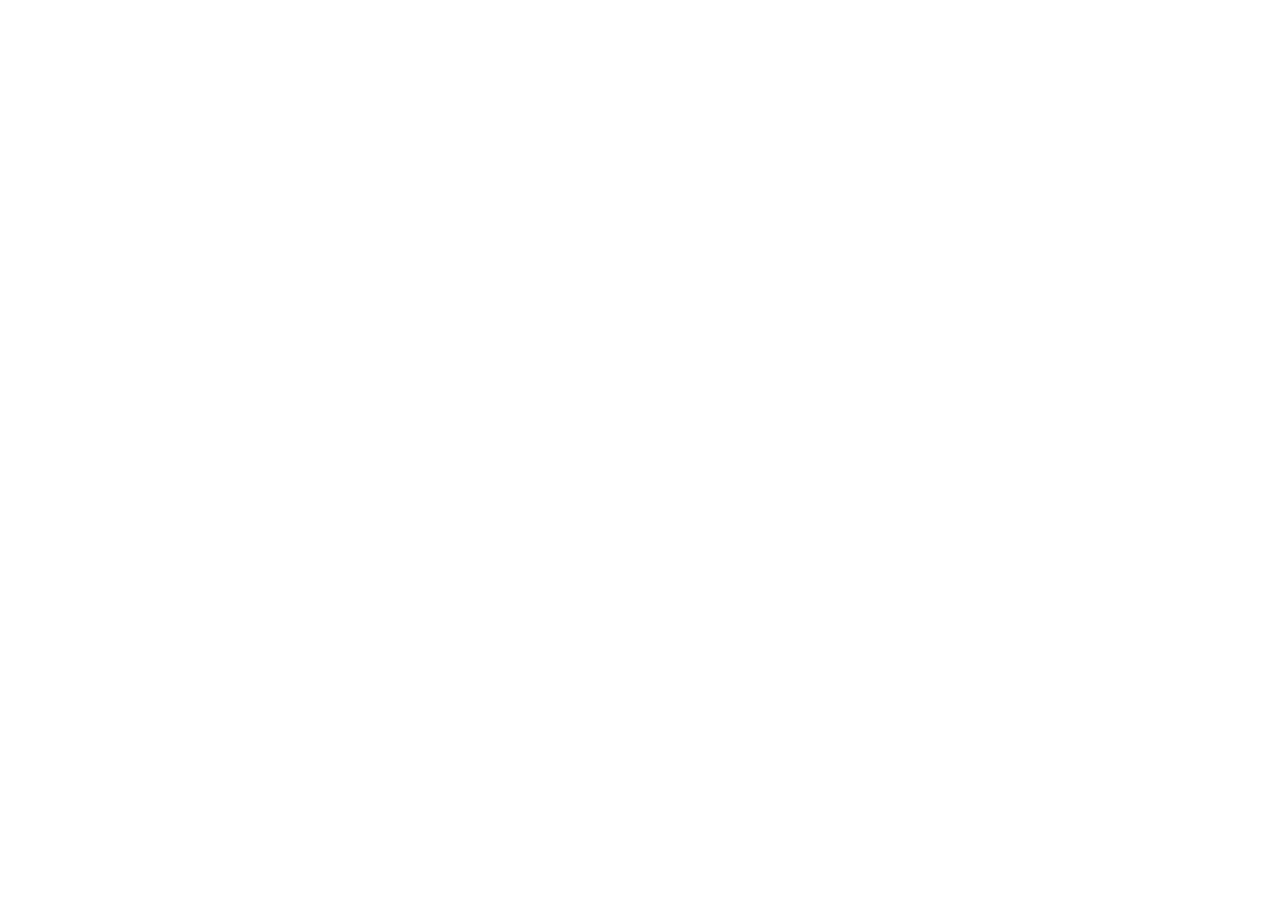
==== DW/管理后台-运营中心.html @ 0f79fd52 "Upload DW prototype pages" ====
<!doctype html>
<html lang="zh-CN">
<head>
  <meta charset="UTF-8">
  <meta name="viewport" content="width=device-width,initial-scale=1">
  <title>管理后台 - 典威 AI 行为分析运营平台</title>
  <link rel="stylesheet" href="resources/css/admin.css?v=20261026-17">
</head>
<body>
  <div id="admin-app"></div>
  <script src="data/mock-data.js"></script>
  <script src="resources/js/admin.js?v=20261026-17"></script>
</body>
</html>
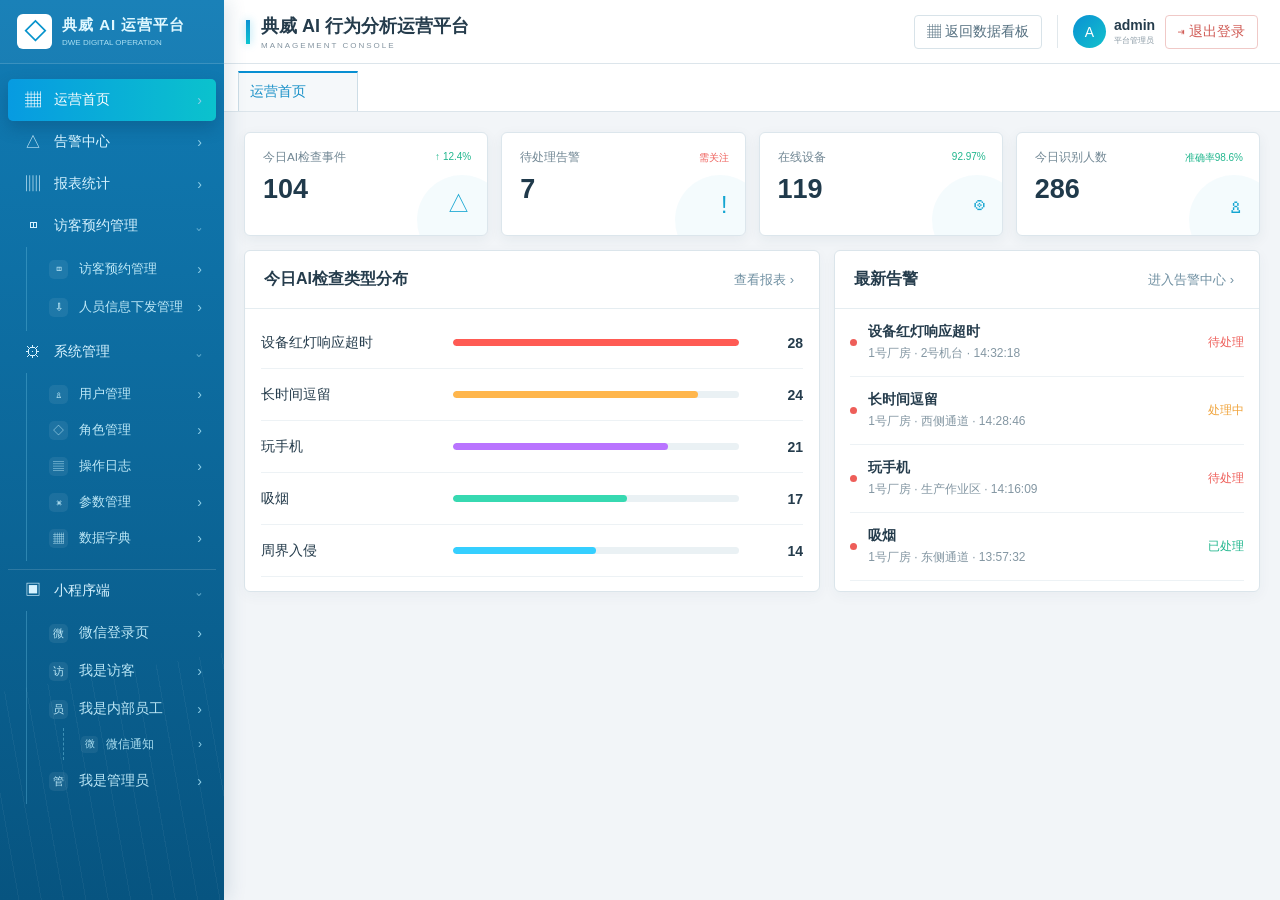
==== commit ae1cd55f: "Refresh alarm center assets" ====
--- a/DW/管理后台-运营中心.html
+++ b/DW/管理后台-运营中心.html
@@ -4,11 +4,11 @@
   <meta charset="UTF-8">
   <meta name="viewport" content="width=device-width,initial-scale=1">
   <title>管理后台 - 典威 AI 行为分析运营平台</title>
-  <link rel="stylesheet" href="resources/css/admin.css?v=20261026-17">
+  <link rel="stylesheet" href="resources/css/admin.css?v=20261026-18">
 </head>
 <body>
   <div id="admin-app"></div>
   <script src="data/mock-data.js"></script>
-  <script src="resources/js/admin.js?v=20261026-17"></script>
+  <script src="resources/js/admin.js?v=20261027-02"></script>
 </body>
 </html>
--- a/DW/resources/css/admin.css
+++ b/DW/resources/css/admin.css
@@ -0,0 +1,1771 @@
+:root{--primary:#078fd2;--primary2:#08b9cf;--navy:#10334b;--bg:#f2f5f8;--line:#dce5eb;--muted:#748896;--green:#20b68d;--amber:#f0a43c;--red:#ee5e59}*{box-sizing:border-box}html,body{margin:0;min-height:100%;font:14px "PingFang SC","Microsoft YaHei",sans-serif;color:#253c4c;background:var(--bg)}button,input,select{font:inherit}.admin-layout{min-width:1280px;min-height:100vh;display:grid;grid-template-columns:224px 1fr;grid-template-rows:64px 48px 1fr}.admin-sidebar{grid-row:1/4;position:relative;background:linear-gradient(180deg,#117cb5,#075480);color:#dff7ff;box-shadow:4px 0 18px #194f6e24;overflow:hidden}.admin-sidebar:after{content:"";position:absolute;left:-45%;right:-20%;bottom:-100px;height:320px;transform:rotate(-10deg);background:repeating-linear-gradient(90deg,#ffffff0b 0 1px,transparent 1px 22px)}.admin-brand{height:64px;padding:0 17px;display:flex;align-items:center;gap:10px;border-bottom:1px solid #ffffff25;background:#ffffff0a}.admin-brand>span{width:35px;height:35px;display:grid;place-items:center;border-radius:6px;background:#fff;color:#0793cc;font-size:22px;font-weight:700}.admin-brand b,.admin-brand small{display:block}.admin-brand b{font-size:15px;letter-spacing:1px}.admin-brand small{margin-top:3px;color:#a9def2;font-size:8px}.admin-menu{position:relative;z-index:2;padding:15px 8px}.menu-group{margin:12px 9px 6px;color:#8bcce6;font-size:9px;letter-spacing:2px}.admin-menu button{width:100%;height:42px;padding:0 14px;display:flex;align-items:center;gap:11px;border:0;border-radius:5px;background:transparent;color:#d7f3ff;text-align:left;cursor:pointer;transition:.2s}.admin-menu button i{width:21px;font-style:normal;font-size:16px;text-align:center}.admin-menu button span{flex:1}.admin-menu button em{font-style:normal;color:#8dcee8}.admin-menu button:hover,.admin-menu button.active{background:linear-gradient(90deg,#079be1,#0bc2cd);box-shadow:0 7px 16px #063f6652;color:#fff}.sidebar-bottom{position:absolute;z-index:3;left:12px;right:12px;bottom:18px;padding:13px;border:1px solid #ffffff21;background:#063f6266;border-radius:5px;font-size:9px;color:#a8d9ea}.sidebar-bottom b{display:block;margin-bottom:5px;color:#fff;font-size:11px}.admin-header{grid-column:2;height:64px;padding:0 22px;display:flex;align-items:center;justify-content:space-between;background:#fff;border-bottom:1px solid var(--line)}.header-title{display:flex;align-items:center;gap:11px}.header-title i{width:4px;height:24px;background:linear-gradient(#0a91d3,#0cc5cf);box-shadow:0 0 8px #0aa9db66}.header-title b{font-size:18px}.header-title small{display:block;margin-top:3px;color:#8494a0;font-size:8px;letter-spacing:2px}.header-actions{display:flex;align-items:center;gap:10px}.header-actions>a,.header-actions>button{height:34px;padding:0 12px;display:flex;align-items:center;gap:6px;border:1px solid #d8e3e9;border-radius:4px;background:#fff;color:#557080;text-decoration:none;cursor:pointer}.header-actions>a:hover,.header-actions>button:hover{color:var(--primary);border-color:#7cc8e8}.admin-user{margin-left:5px;padding-left:15px;border-left:1px solid #e1e8ec;display:flex;align-items:center;gap:8px}.admin-user>i{width:33px;height:33px;display:grid;place-items:center;border-radius:50%;background:linear-gradient(135deg,#0a91d3,#13c1cc);color:#fff;font-style:normal}.admin-user b,.admin-user small{display:block}.admin-user small{margin-top:2px;color:#8999a4;font-size:8px}.admin-tabs{grid-column:2;height:48px;padding:7px 14px 0;display:flex;align-items:end;gap:3px;background:#fff;border-bottom:1px solid var(--line);overflow-x:auto}.admin-tab{height:40px;min-width:120px;padding:0 11px;display:flex;align-items:center;justify-content:space-between;gap:12px;border:1px solid transparent;border-bottom:0;background:transparent;color:#778a97;cursor:pointer}.admin-tab.active{background:#f5f8fa;border-color:#cddde6;border-top:2px solid var(--primary);color:#168fc7}.admin-tab span{overflow:hidden;text-overflow:ellipsis;white-space:nowrap}.admin-tab i{font-style:normal;color:#aab6bd}.admin-tab i:hover{color:#e05252}.admin-main{grid-column:2;min-width:0;padding:16px;overflow:auto;background:#f2f5f8}.admin-page-title{height:45px;display:flex;align-items:flex-start;justify-content:space-between}.admin-page-title h2{margin:0;font-size:18px}.admin-page-title p{margin:5px 0 0;color:#8999a4;font-size:9px}.primary-button,.ghost-button{height:34px;padding:0 14px;border-radius:4px;cursor:pointer}.primary-button{border:0;background:linear-gradient(90deg,#078fd2,#08b8ce);color:#fff;box-shadow:0 5px 12px #0a9bcf32}.ghost-button{border:1px solid #ccd9e1;background:#fff;color:#607887}.admin-kpis{display:grid;grid-template-columns:repeat(4,1fr);gap:13px;margin-bottom:14px}.admin-kpi{height:104px;padding:17px 18px;position:relative;overflow:hidden;border:1px solid #dce6ec;border-radius:6px;background:#fff;box-shadow:0 4px 13px #233f5010}.admin-kpi:after{content:"";position:absolute;right:-20px;bottom:-30px;width:90px;height:90px;border-radius:50%;background:#0ba7d30b}.admin-kpi small,.admin-kpi b,.admin-kpi em{display:block}.admin-kpi small{color:#718794}.admin-kpi b{margin-top:9px;font-size:27px;color:#203a4b}.admin-kpi em{position:absolute;right:16px;top:18px;font-style:normal;font-size:10px;color:var(--green)}.admin-kpi.red em{color:var(--red)}.admin-kpi>i{position:absolute;right:17px;bottom:16px;font-style:normal;font-size:23px;color:#15a5d1}.admin-grid-2{display:grid;grid-template-columns:1.15fr .85fr;gap:14px}.admin-card{border:1px solid #dbe5eb;border-radius:6px;background:#fff;box-shadow:0 4px 14px #25445a0b;overflow:hidden}.card-head{height:48px;padding:0 15px;display:flex;align-items:center;justify-content:space-between;border-bottom:1px solid #e5edf1}.card-head b{font-size:13px}.card-head span,.card-head button{color:#7090a2;font-size:9px}.card-head button{border:0;background:transparent;cursor:pointer}.card-head button:hover{color:var(--primary)}.event-rank{padding:8px 16px 14px}.event-rank-row{height:44px;display:grid;grid-template-columns:150px 1fr 42px;align-items:center;gap:12px;border-bottom:1px solid #edf2f5}.event-rank-row span{font-size:11px}.event-rank-row i{height:7px;border-radius:4px;background:#eaf1f4;overflow:hidden}.event-rank-row i b{display:block;height:100%;border-radius:4px}.event-rank-row strong{text-align:right}.mini-alarm-list{padding:0 15px}.mini-alarm{height:58px;display:grid;grid-template-columns:8px 1fr auto;align-items:center;gap:10px;border-bottom:1px solid #edf2f5}.mini-alarm>i{width:7px;height:7px;border-radius:50%;background:var(--red)}.mini-alarm b,.mini-alarm small{display:block}.mini-alarm b{font-size:10px}.mini-alarm small{margin-top:4px;color:#8497a3;font-size:8px}.mini-alarm em{font-style:normal;font-size:9px}.status-pending{color:var(--red)}.status-processing{color:var(--amber)}.status-done{color:var(--green)}.filter-card{padding:15px;margin-bottom:14px;border:1px solid #d9e4ea;border-radius:6px;background:#fff}.filter-grid{display:grid;grid-template-columns:repeat(4,1fr);gap:12px}.filter-grid label span{display:block;margin-bottom:6px;color:#536b7a;font-size:10px}.filter-grid input,.filter-grid select{width:100%;height:36px;padding:0 10px;border:1px solid #d7e0e5;border-radius:4px;background:#fff;color:#526b7a;outline:0}.filter-actions{margin-top:13px;display:flex;justify-content:flex-end;gap:8px}.table-card{border:1px solid #d8e3e9;border-radius:6px;background:#fff;overflow:hidden}.table-tools{height:52px;padding:0 14px;display:flex;align-items:center;gap:8px;border-bottom:1px solid #e1eaef}.table-tools span{margin-left:auto;color:#8395a0;font-size:9px}.admin-table{width:100%;border-collapse:collapse}.admin-table th{height:42px;padding:0 12px;background:#f4f7fa;color:#5f7583;text-align:left;font-size:10px;font-weight:600}.admin-table td{height:52px;padding:0 12px;border-top:1px solid #edf2f5;font-size:10px;white-space:nowrap}.admin-table tbody tr:hover{background:#f4fbfe}.table-tag{padding:3px 7px;border-radius:11px;background:#edf7fb;color:#168fbd;font-size:8px}.table-tag.red{background:#fff0ef;color:#e35b55}.table-tag.green{background:#eaf9f4;color:#1aa881}.link-button{padding:0 5px;border:0;background:transparent;color:#168fd0;cursor:pointer}.report-layout{display:grid;grid-template-columns:1fr 1fr;gap:14px}.report-card{min-height:285px;padding-bottom:14px}.report-card.full{grid-column:1/3}.report-bars{height:218px;padding:20px 18px 28px;display:flex;align-items:flex-end;gap:22px;background:repeating-linear-gradient(0deg,transparent 0 42px,#e7eef2 43px)}.report-bar{flex:1;height:100%;display:flex;align-items:flex-end;justify-content:center;position:relative}.report-bar i{width:42px;display:block;border-radius:4px 4px 0 0;background:linear-gradient(#18b9dd,#087fbd);box-shadow:0 4px 12px #098bc62b}.report-bar b{position:absolute;bottom:calc(var(--h) + 5px);font-size:10px}.report-bar small{position:absolute;bottom:-20px;left:-15px;right:-15px;text-align:center;color:#657d8c;font-size:8px;white-space:nowrap}.weekly-report{padding:12px 16px}.weekly-row{height:38px;display:grid;grid-template-columns:65px repeat(5,1fr);align-items:center;border-bottom:1px solid #edf2f5;font-size:9px}.weekly-row.header{height:32px;color:#718794;background:#f6f8fa}.weekly-row span:not(:first-child){text-align:center}.device-health{padding:10px 16px}.device-health-row{height:50px;display:grid;grid-template-columns:150px 1fr 80px;align-items:center;gap:12px;border-bottom:1px solid #edf2f5}.device-health-row i{height:8px;background:#e8eff3;border-radius:5px;overflow:hidden}.device-health-row i b{display:block;height:100%;background:linear-gradient(90deg,#0b91d0,#25c8bc)}.device-health-row strong{text-align:right;color:#188fbf}.empty-module{min-height:420px;display:grid;place-items:center;border:1px dashed #cadbe4;background:#fff;border-radius:6px;text-align:center}.empty-module i{font-style:normal;font-size:52px;color:#36afd4}.empty-module b,.empty-module small{display:block}.empty-module b{margin-top:12px;font-size:17px}.empty-module small{margin-top:7px;color:#8295a0}.admin-toast{position:fixed;z-index:50;right:22px;top:78px;padding:11px 16px;border-radius:5px;background:#174b65;color:#fff;box-shadow:0 10px 28px #13384c38;opacity:0;transform:translateY(-8px);transition:.22s;pointer-events:none}.admin-toast.show{opacity:1;transform:none}@media(max-height:760px){.admin-layout{grid-template-rows:56px 43px 1fr}.admin-brand,.admin-header{height:56px}.admin-tabs{height:43px;padding-top:4px}.admin-tab{height:38px}.admin-main{padding:12px}.admin-kpi{height:88px;padding:12px 15px}.admin-kpi b{font-size:23px}.admin-menu{padding-top:8px}.admin-menu button{height:37px}.sidebar-bottom{display:none}}
+.header-actions>.logout-button{border-color:#f0c9c7;color:#d05b55}.header-actions>.logout-button:hover{border-color:#e5655e;background:#fff5f4;color:#d9473f}
+
+/* 小程序端三角色手机原型 */
+.mini-common{margin-bottom:14px;padding:13px 18px;display:flex;align-items:center;justify-content:space-between;gap:18px;border:1px solid #cfe2eb;border-radius:7px;background:linear-gradient(100deg,#fff,#eefaff);box-shadow:0 4px 14px #25445a0b}.mini-common-title{display:flex;align-items:center;gap:11px;min-width:300px}.mini-common-title>i{width:38px;height:38px;display:grid;place-items:center;border-radius:8px;background:linear-gradient(135deg,#088fd3,#08bccd);color:#fff;font-style:normal;font-size:20px}.mini-common-title b,.mini-common-title small{display:block}.mini-common-title small{margin-top:4px;color:#728b99;font-size:9px}.mini-flow{display:flex;align-items:center;justify-content:flex-end;gap:8px;color:#557383;font-size:9px}.mini-flow span{display:flex;align-items:center;gap:5px;white-space:nowrap}.mini-flow span i{width:19px;height:19px;display:grid;place-items:center;border-radius:50%;background:#e0f5fb;color:#078fc8;font-style:normal;font-weight:700}.mini-flow>b{color:#96b7c5}.phones-stage{min-height:650px;padding:16px 28px 24px;display:grid;grid-template-columns:repeat(3,minmax(285px,340px));justify-content:space-around;gap:28px;border:1px solid #d9e5eb;border-radius:7px;background:radial-gradient(circle at 50% 0,#eaf9ff 0,transparent 38%),repeating-linear-gradient(0deg,#fff 0 39px,#f5f8fa 40px);overflow:auto}.phone-demo{min-width:0}.phone-label{height:43px;display:flex;align-items:center;justify-content:space-between}.phone-label b{font-size:13px;color:#1b4358}.phone-label span{color:#79909e;font-size:9px}.phone-frame{width:292px;height:574px;margin:0 auto;padding:12px 9px 14px;position:relative;border:5px solid #17394b;border-radius:31px;background:#102c3b;box-shadow:0 18px 32px #143c522b,0 0 0 2px #77909b}.phone-speaker{position:absolute;z-index:4;left:50%;top:7px;width:70px;height:15px;transform:translateX(-50%);border-radius:0 0 11px 11px;background:#17394b}.phone-screen{height:100%;position:relative;overflow:hidden;border-radius:20px;background:#f2f6f8;color:#284553}.wx-status{height:35px;padding:0 12px;display:flex;align-items:center;justify-content:space-between;background:#fff;color:#2d4654;font-size:8px}.wx-status>b{font-size:10px}.mini-hero{height:121px;padding:17px 15px;position:relative;overflow:hidden;background:linear-gradient(135deg,#0699d5,#08c4c9);color:#fff}.mini-hero:after{content:"";position:absolute;right:-20px;top:-25px;width:115px;height:115px;border:22px solid #ffffff17;border-radius:50%}.mini-hero.inviter{background:linear-gradient(135deg,#137fc1,#536fd5)}.mini-hero.manager{background:linear-gradient(135deg,#087bc1,#19a99f)}.mini-hero small{font-size:8px;opacity:.84}.mini-hero h3{margin:6px 0 4px;font-size:18px}.mini-hero p{margin:0;font-size:8px;opacity:.86}.mini-hero button{height:25px;margin-top:10px;padding:0 10px;position:relative;z-index:2;border:1px solid #ffffff80;border-radius:13px;background:#ffffff20;color:#fff;font-size:8px;cursor:pointer}.mini-user{height:57px;margin:-9px 10px 0;padding:8px 9px;position:relative;z-index:3;display:flex;align-items:center;gap:8px;border-radius:7px;background:#fff;box-shadow:0 4px 12px #274f641c}.mini-user>i,.mini-person>i{width:34px;height:34px;display:grid;place-items:center;flex:0 0 auto;border-radius:50%;background:linear-gradient(135deg,#dff5fb,#c9ebf4);color:#128db9;font-style:normal;font-weight:700}.mini-user span{flex:1;min-width:0}.mini-user b,.mini-user small{display:block}.mini-user b{font-size:10px}.mini-user small{margin-top:3px;color:#7b919d;font-size:7px}.mini-user button{border:0;background:transparent;color:#078fc8;font-size:7px;cursor:pointer}.mini-grid{padding:11px 10px 4px;display:grid;grid-template-columns:1fr 1fr;gap:7px}.mini-grid button{height:57px;padding:7px;display:grid;grid-template-columns:29px 1fr;grid-template-rows:1fr 1fr;column-gap:6px;border:1px solid #e2ebef;border-radius:6px;background:#fff;color:#294857;text-align:left;cursor:pointer}.mini-grid button>i{grid-row:1/3;width:27px;height:27px;align-self:center;display:grid;place-items:center;border-radius:7px;background:#e8f8fc;color:#078fc8;font-style:normal}.mini-grid button b{align-self:end;font-size:8px}.mini-grid button small{color:#8296a1;font-size:6px}.mini-section-title{height:35px;padding:7px 11px 4px;display:flex;align-items:center;justify-content:space-between}.mini-section-title b{font-size:9px}.mini-section-title span{color:#77909c;font-size:7px}.mini-section-title .mini-green{color:#15a47e}.mini-visit-card,.mini-approve{margin:0 10px;padding:9px;border:1px solid #e0e9ed;border-radius:6px;background:#fff;box-shadow:0 3px 9px #34586b0d}.mini-visit-card>div{display:flex;justify-content:space-between}.mini-visit-card b{font-size:9px}.mini-visit-card em{color:#17a77f;font-size:7px;font-style:normal}.mini-visit-card p,.mini-approve p{margin:6px 0;color:#536e7b;font-size:8px}.mini-visit-card small{display:block;color:#81939d;font-size:7px}.mini-visit-card button{width:100%;height:25px;margin-top:8px;border:0;border-radius:4px;background:#e8f7fc;color:#078fc8;font-size:8px;cursor:pointer}.mini-stat{height:65px;margin:10px;display:grid;grid-template-columns:repeat(3,1fr);border:1px solid #e0e9ed;border-radius:6px;background:#fff}.mini-stat span{display:grid;place-items:center;align-content:center;border-right:1px solid #e8eef1}.mini-stat span:last-child{border:0}.mini-stat b{color:#198fc3;font-size:17px}.mini-stat small{margin-top:3px;color:#8296a1;font-size:7px}.mini-approve>div:first-child{display:flex;align-items:center;gap:7px}.mini-approve>div>i{width:28px;height:28px;display:grid;place-items:center;border-radius:50%;background:#e3f5fb;color:#118ebb;font-style:normal}.mini-approve>div>span{flex:1}.mini-approve>div b,.mini-approve>div small{display:block}.mini-approve>div small{margin-top:3px;color:#7e929c;font-size:7px}.mini-approve>div:last-child{display:flex;justify-content:flex-end;gap:6px}.mini-approve button{height:24px;padding:0 15px;border:1px solid #ccdce4;border-radius:4px;background:#fff;color:#6b828f;font-size:8px;cursor:pointer}.mini-approve button:last-child{border-color:#0a9bd2;background:#0a9bd2;color:#fff}.mini-history{height:45px;margin:8px 10px;padding:7px 9px;display:flex;align-items:center;justify-content:space-between;border:1px solid #e1e9ed;border-radius:6px;background:#fff}.mini-history span{display:grid;grid-template-columns:22px 1fr;grid-template-rows:1fr 1fr;column-gap:6px}.mini-history span>i{grid-row:1/3;width:20px;height:20px;align-self:center;display:grid;place-items:center;border-radius:50%;background:#e5f8f1;color:#1aa77f;font-style:normal}.mini-history b{font-size:8px}.mini-history small{color:#82949e;font-size:7px}.mini-history em{color:#188fc2;font-size:7px;font-style:normal}.mini-person{height:65px;margin:0 10px;padding:8px;display:flex;align-items:center;gap:8px;border:1px solid #e0e9ed;border-radius:6px;background:#fff}.mini-person span{flex:1}.mini-person b,.mini-person small{display:block}.mini-person small{margin-top:3px;color:#7d919c;font-size:7px}.mini-person em{padding:3px 6px;border-radius:9px;background:#e7f8f1;color:#17a37c;font-size:7px;font-style:normal}.mini-form{margin:8px 10px;border:1px solid #e0e9ed;border-radius:6px;background:#fff}.mini-form label{height:37px;padding:0 9px;display:flex;align-items:center;justify-content:space-between;border-bottom:1px solid #edf1f3;font-size:8px}.mini-form label:last-child{border:0}.mini-form label span{color:#718792}.mini-actions{margin:8px 10px;display:grid;grid-template-columns:1fr 1fr;gap:6px}.mini-actions button{height:31px;border:1px solid #0a9bd2;border-radius:4px;background:#fff;color:#078fc8;font-size:8px;cursor:pointer}.mini-actions button:last-child{background:#089bd0;color:#fff}.mini-note{margin:8px 10px;padding:8px;border-radius:4px;background:#e9f5f8;color:#67828f;font-size:7px;line-height:1.5}.mini-bottom{height:47px;position:absolute;left:0;right:0;bottom:0;display:grid;grid-template-columns:repeat(3,1fr);border-top:1px solid #e2eaee;background:#fff}.mini-bottom span{display:grid;place-items:center;align-content:center;gap:2px;color:#8999a1;font-size:7px}.mini-bottom span i{font-style:normal;font-size:13px}.mini-bottom span.active{color:#078fc8}.phone-home{width:73px;height:4px;position:absolute;left:50%;bottom:5px;transform:translateX(-50%);border-radius:3px;background:#8195a0}
+@media(max-height:800px){.phones-stage{min-height:580px;padding-top:8px}.phone-frame{transform:scale(.88);transform-origin:top center;margin-bottom:-68px}.mini-common{padding-top:9px;padding-bottom:9px}}
+
+/* 单手机访客端交互原型 */
+.mini-interactive-layout{min-height:690px;padding:18px 26px;display:grid;grid-template-columns:minmax(270px,1fr) 360px minmax(250px,1fr);align-items:start;gap:34px;border:1px solid #d8e4ea;border-radius:8px;background:radial-gradient(circle at 50% 12%,#dff7ff 0,transparent 28%),linear-gradient(135deg,#f8fbfc,#edf4f7);overflow:auto}.interactive-phone{width:320px;margin:0 auto}.interactive-phone .phone-frame{width:320px;height:632px}.interactive-phone .phone-screen{background:#f2f6f8}.mini-guide,.mini-spec{margin-top:30px;padding:18px;border:1px solid #d8e5eb;border-radius:8px;background:#ffffffdc;box-shadow:0 8px 22px #25485b12}.mini-guide-head{display:flex;align-items:center;gap:10px;padding-bottom:14px;border-bottom:1px solid #e2eaee}.mini-guide-head>i{width:38px;height:38px;display:grid;place-items:center;border-radius:9px;background:linear-gradient(135deg,#078fd2,#08bdce);color:#fff;font-style:normal;font-weight:700}.mini-guide-head b,.mini-guide-head small{display:block}.mini-guide-head small{margin-top:4px;color:#80939e;font-size:9px}.mini-guide ol{margin:14px 0 0;padding:0;list-style:none}.mini-guide li{min-height:54px;padding:7px 5px;display:flex;align-items:center;gap:10px;color:#758995;border-left:2px solid #dce8ed}.mini-guide li>i{width:25px;height:25px;display:grid;place-items:center;flex:0 0 auto;border-radius:50%;background:#edf3f6;font-style:normal;font-size:9px}.mini-guide li b,.mini-guide li small{display:block}.mini-guide li b{font-size:10px}.mini-guide li small{margin-top:4px;font-size:8px}.mini-guide li.active{border-left-color:#08a8d2;color:#1b617f;background:#edfaff}.mini-guide li.active>i{background:#0a9ed2;color:#fff}.mini-simulator{margin-top:14px;padding:12px;border-radius:6px;background:#edf8fb}.mini-simulator>b,.mini-simulator>small{display:block}.mini-simulator button{width:100%;height:31px;margin-top:8px;border:1px solid #0b9dd2;border-radius:4px;background:#fff;color:#0a8fc2;font-size:9px;cursor:pointer}.mini-simulator button:nth-of-type(2){border-color:#6c83d0;color:#536bb9}.mini-simulator small{margin-top:7px;color:#748c98;font-size:8px;line-height:1.5}.mini-spec h3{margin:0 0 12px;font-size:13px}.mini-spec>span{height:32px;display:flex;align-items:center;border-bottom:1px solid #edf2f4;color:#536f7e;font-size:9px}.mini-spec>span::first-letter{color:#18a780}.mini-spec>div{margin-top:15px;padding:11px;display:flex;align-items:center;justify-content:space-between;border-radius:6px;background:#ecf8fb}.mini-spec>div b{font-size:9px}.mini-spec>div em{padding:4px 8px;border-radius:11px;background:#fff;color:#0a8fc2;font-size:8px;font-style:normal}.mini-page-head{height:40px;padding:0 11px;display:grid;grid-template-columns:30px 1fr 30px;align-items:center;background:#fff;border-bottom:1px solid #e5edf0}.mini-page-head>b{text-align:center;font-size:11px}.mini-page-head>button{width:28px;height:28px;border:0;background:transparent;color:#315569;font-size:18px;cursor:pointer}.mini-page-head>button:last-child{font-size:10px;color:#078fc8}.mini-login{height:calc(100% - 35px);padding:68px 24px 20px;position:relative;text-align:center;background:linear-gradient(165deg,#ecfbf3,#fff 50%)}.mini-wx-logo{width:62px;height:62px;margin:0 auto 13px;display:grid;place-items:center;border-radius:17px;background:#08c160;color:#fff;font-size:22px;font-weight:700;box-shadow:0 10px 25px #08a55033}.mini-login h3{margin:0;font-size:18px}.mini-login>p{margin:8px 0 32px;color:#7b8f99;font-size:9px}.mini-login-art{height:120px;margin-bottom:46px;position:relative;border-bottom:2px solid #dbeae4}.mini-login-art>i{width:62px;height:62px;position:absolute;left:50%;bottom:0;transform:translateX(-50%);display:grid;place-items:center;border-radius:50% 50% 5px 5px;background:#d9f5e7;color:#08a956;font-size:28px;font-style:normal}.mini-login-art>span{position:absolute;bottom:0;width:32px;background:#e2f3ea}.mini-login-art>span:nth-of-type(1){left:16px;height:45px}.mini-login-art>span:nth-of-type(2){left:56px;height:78px}.mini-login-art>span:nth-of-type(3){right:24px;height:58px}.mini-login>label{display:block;margin-bottom:13px;color:#7b8e98;font-size:7px;text-align:left}.mini-login>label input{accent-color:#08b45a}.mini-login>button{width:100%;height:42px;border:0;border-radius:5px;background:#08c160;color:#fff;font-size:11px;font-weight:600;cursor:pointer}.mini-login>small{display:block;margin-top:12px;color:#9aa9b0;font-size:7px}.mini-role{padding:35px 18px;text-align:center}.mini-face>i{width:62px;height:62px;margin:0 auto;display:grid;place-items:center;border:3px solid #fff;border-radius:50%;background:linear-gradient(135deg,#c9ebf6,#9fd6ea);box-shadow:0 6px 18px #1a71982c;color:#147ca5;font-size:20px;font-style:normal}.mini-face>span{display:inline-block;margin-top:-7px;padding:3px 7px;border-radius:9px;background:#e7f8f1;color:#15a27b;font-size:7px}.mini-role h3{margin:12px 0 5px;font-size:15px}.mini-role>p{margin:0 0 20px;color:#7e919b;font-size:9px}.mini-role>button{width:100%;height:64px;margin-bottom:10px;padding:8px 11px;display:flex;align-items:center;gap:10px;border:1px solid #dbe7ec;border-radius:8px;background:#fff;text-align:left;cursor:pointer}.mini-role>button>i{width:34px;height:34px;display:grid;place-items:center;border-radius:8px;background:#e6f7fb;color:#078fc5;font-style:normal}.mini-role>button>span{flex:1}.mini-role>button b,.mini-role>button small{display:block}.mini-role>button b{font-size:10px}.mini-role>button small{margin-top:4px;color:#80939e;font-size:7px}.mini-role>button em{color:#8aa0aa;font-style:normal}.mini-role>button.disabled{opacity:.52;cursor:default}.mini-photo-tip{display:block;margin-top:15px;color:#84969f;font-size:7px}.mini-visitor-hero{height:120px;padding:20px 17px;background:linear-gradient(135deg,#0798d5,#09c1ca);color:#fff}.mini-visitor-hero small{font-size:8px;opacity:.85}.mini-visitor-hero h3{margin:7px 0 13px;font-size:16px}.mini-visitor-hero button{height:28px;padding:0 12px;border:1px solid #ffffff80;border-radius:15px;background:#ffffff20;color:#fff;font-size:8px;cursor:pointer}.mini-status-grid{height:70px;margin:-12px 10px 0;position:relative;display:grid;grid-template-columns:repeat(4,1fr);border-radius:7px;background:#fff;box-shadow:0 5px 15px #244b5e20}.mini-status-grid button{border:0;border-right:1px solid #e7eef1;background:transparent;cursor:pointer}.mini-status-grid button:last-child{border:0}.mini-status-grid b,.mini-status-grid small{display:block}.mini-status-grid b{color:#158fc0;font-size:15px}.mini-status-grid small{margin-top:4px;color:#748995;font-size:6px}.mini-section-title button{border:0;background:transparent;color:#78909c;font-size:7px;cursor:pointer}.mini-scroll{height:calc(100% - 75px);padding:9px 10px 62px;overflow:auto}.mini-form-card{margin-bottom:9px;padding:10px;border:1px solid #e0e9ed;border-radius:7px;background:#fff}.mini-form-card h4{margin:0;font-size:10px}.mini-form-card>label{min-height:46px;padding-top:8px;display:grid;grid-template-columns:76px 1fr;align-items:center;border-bottom:1px solid #edf2f4}.mini-form-card>label:last-child{border-bottom:0}.mini-form-card label>span{color:#627b88;font-size:8px}.mini-form-card label em{color:#ed5650;font-style:normal}.mini-form-card input,.mini-form-card select{width:100%;height:30px;padding:0 7px;border:0;border-radius:3px;background:#f5f8fa;color:#294858;outline:0;font-size:8px}.mini-form-title{height:26px;display:flex;align-items:start;justify-content:space-between}.mini-form-title button{border:0;background:transparent;color:#078fc8;font-size:8px;cursor:pointer}.mini-empty-line{padding:16px;text-align:center;color:#95a4aa;font-size:7px}.mini-companion{height:46px;display:flex;align-items:center;gap:8px}.mini-companion>i{width:30px;height:30px;display:grid;place-items:center;border-radius:50%;background:#e2f5fb;color:#108bb7;font-style:normal}.mini-companion span{flex:1}.mini-companion b,.mini-companion small{display:block}.mini-companion b{font-size:8px}.mini-companion small{margin-top:3px;color:#82959e;font-size:7px}.mini-companion button{border:0;background:transparent;color:#e05b56;font-size:7px}.mini-consent{display:block;margin:11px 3px;color:#718794;font-size:7px}.mini-consent input{accent-color:#079ccf}.mini-main-button,.mini-share-button{width:100%;height:37px;border-radius:5px;font-size:9px;cursor:pointer}.mini-main-button{border:0;background:linear-gradient(90deg,#078fd2,#08b9cb);color:#fff}.mini-share-button{margin-top:7px;border:1px solid #c9dce5;background:#fff;color:#148cba}.mini-main-button.outside,.mini-share-button.outside{width:calc(100% - 20px);margin-left:10px;margin-right:10px}.mini-result-state{margin:20px 15px 12px;padding:25px 12px 19px;text-align:center;border-radius:9px;background:#fff;box-shadow:0 6px 18px #294f6117}.mini-result-state>i{width:54px;height:54px;margin:0 auto 12px;display:grid;place-items:center;border-radius:50%;background:#e7f7fb;color:#0b98c9;font-size:24px;font-style:normal}.mini-result-state.success>i{background:#e5f8f0;color:#17a77d}.mini-result-state.invite>i{background:#eef0ff;color:#6674c6;font-size:16px}.mini-result-state h3{margin:0;font-size:14px}.mini-result-state p{margin:7px 0;color:#718691;font-size:8px}.mini-result-state b{color:#1591c1;font-size:8px}.mini-timeline{margin:0 28px 15px}.mini-timeline span{height:56px;position:relative;display:grid;grid-template-columns:25px 1fr;grid-template-rows:1fr 1fr;column-gap:7px}.mini-timeline span:after{content:"";position:absolute;left:7px;top:20px;bottom:-3px;width:1px;background:#cfdee5}.mini-timeline span:last-child:after{display:none}.mini-timeline span>i{grid-row:1/3;width:15px;height:15px;margin-top:7px;border:2px solid #c5d5dc;border-radius:50%;background:#fff}.mini-timeline span.done>i,.mini-timeline span.current>i{border-color:#0aa0d2;background:#0aa0d2;box-shadow:0 0 0 4px #dff4fa}.mini-timeline b{align-self:end;font-size:8px}.mini-timeline small{color:#81939d;font-size:7px}.mini-notice-tip{margin:10px;padding:10px;border-radius:5px;background:#e9f5f8;color:#617d8b;font-size:7px;line-height:1.6}.mini-message{min-height:76px;margin-bottom:9px;padding:11px 9px;display:flex;align-items:center;gap:8px;border:1px solid #dfe9ed;border-radius:7px;background:#fff;cursor:pointer}.mini-message>i{width:34px;height:34px;display:grid;place-items:center;flex:0 0 auto;border-radius:9px;background:#e3f8ec;color:#10a558;font-style:normal;font-weight:700}.mini-message.sms>i{background:#e6f4fb;color:#108fc3}.mini-message.invite>i{background:#eef0ff;color:#626fc4}.mini-message>span{flex:1}.mini-message b,.mini-message small,.mini-message em{display:block}.mini-message b{font-size:9px}.mini-message small{margin-top:4px;color:#657e8b;font-size:7px}.mini-message em{margin-top:4px;color:#0d8fbe;font-size:7px;font-style:normal}.mini-message>strong{color:#93a4ac}.mini-detail-list{margin:10px;border:1px solid #e0e9ed;border-radius:7px;background:#fff}.mini-detail-list label{height:42px;padding:0 10px;display:flex;align-items:center;justify-content:space-between;border-bottom:1px solid #edf2f4;font-size:8px}.mini-detail-list label:last-child{border:0}.mini-detail-list label span{color:#768a95}.mini-detail-list label b{font-weight:500}.mini-detail-list.compact label{height:35px}.mini-record-tabs{height:49px;padding:8px 7px;display:grid;grid-template-columns:repeat(4,1fr);gap:3px;background:#fff}.mini-record-tabs button{border:0;border-radius:4px;background:#f2f6f8;color:#6f8591;font-size:7px;cursor:pointer}.mini-record-tabs button.active{background:#daf3fb;color:#078fc4}.mini-record-card{padding:12px;border:1px solid #dfe9ed;border-radius:7px;background:#fff}.mini-record-card>div:first-child{display:flex;justify-content:space-between}.mini-record-card b{font-size:10px}.mini-record-card em{color:#138fbd;font-size:7px;font-style:normal}.mini-record-card p{margin:9px 0 5px;color:#405f70;font-size:8px}.mini-record-card small{color:#7c909b;font-size:7px}.mini-record-card>div:last-child{margin-top:12px;display:flex;justify-content:flex-end;gap:6px}.mini-record-card button{height:26px;padding:0 10px;border:1px solid #0b9bd0;border-radius:4px;background:#fff;color:#078fc4;font-size:7px}.mini-confirm-actions{margin:12px 10px;display:grid;grid-template-columns:1fr 1fr;gap:8px}.mini-confirm-actions button{height:38px;border:1px solid #c8d9e1;border-radius:5px;background:#fff;color:#637d89;font-size:9px}.mini-confirm-actions button:last-child{border-color:#079bd0;background:#079bd0;color:#fff}.mini-credential{margin:22px 18px 12px;padding:18px;text-align:center;border:1px solid #dce8ed;border-radius:10px;background:#fff}.mini-credential>span{display:inline-block;padding:4px 9px;border-radius:11px;background:#e5f8f0;color:#16a47c;font-size:7px}.mini-qr-code{width:142px;height:142px;margin:15px auto 10px;padding:32px;display:grid;place-items:center;border:10px dotted #183e52;outline:4px dashed #183e52;background:repeating-linear-gradient(45deg,#fff 0 4px,#173d50 5px 8px);color:#fff;font-size:18px;font-weight:700;text-shadow:0 1px 3px #000}.mini-credential h3{margin:12px 0 5px;font-size:12px}.mini-credential p{margin:0;color:#788c97;font-size:7px}.mini-credential>b{display:block;margin-top:10px;color:#148fbd;font-size:7px}.mini-profile{padding:35px 18px 22px;text-align:center;background:linear-gradient(135deg,#e3f7fc,#fff)}.mini-profile>i{width:65px;height:65px;margin:auto;display:grid;place-items:center;border-radius:50%;background:linear-gradient(135deg,#b9e6f4,#77c7e2);color:#fff;font-size:21px;font-style:normal}.mini-profile h3{margin:10px 0 4px}.mini-profile p{margin:0;color:#768b96;font-size:8px}.mini-profile button{margin-top:11px;padding:5px 10px;border:1px solid #9bcfe1;border-radius:13px;background:#fff;color:#108ebc;font-size:7px}.mini-bottom button{border:0;background:transparent;color:#8999a1;font-size:7px}.mini-bottom button i{display:block;font-style:normal;font-size:13px}.mini-bottom button.active{color:#078fc8}
+@media(max-height:830px){.mini-interactive-layout{min-height:610px;padding-top:10px}.interactive-phone .phone-frame{transform:scale(.88);transform-origin:top center;margin-bottom:-75px}.mini-guide,.mini-spec{margin-top:12px}}
+.mini-result-state.rejected>i{background:#ffeded;color:#e65b55}.mini-result-state.rejected>b{color:#e05c56}
+.menu-parent{height:34px;margin:9px 5px 2px;padding:0 12px;display:flex;align-items:center;gap:10px;border-top:1px solid #ffffff1c;color:#bce7f7;font-size:10px;font-weight:600}.menu-parent i{width:21px;font-style:normal;text-align:center}.admin-menu button.sub-menu{height:34px;padding-left:28px;color:#bde8f7;font-size:11px}.admin-menu button.sub-menu i{width:19px;height:19px;display:grid;place-items:center;border-radius:5px;background:#ffffff12;font-size:9px}.admin-menu button.sub-menu em{font-size:10px}.mini-role-layout .phone-frame{height:610px}.mini-role-layout .mini-spec,.mini-role-layout .mini-guide{margin-top:25px}
+
+/* 提升手机原型与文字可读性 */
+.mini-interactive-layout{min-height:890px;grid-template-columns:minmax(250px,1fr) 450px minmax(240px,1fr);gap:24px;padding-top:22px}.interactive-phone{width:410px;height:820px}.interactive-phone .phone-frame,.mini-role-layout .phone-frame{width:320px;height:632px;zoom:1.28;transform:none!important;transform-origin:top center;margin:0 auto!important}.interactive-phone .wx-status{font-size:9px}.interactive-phone .wx-status>b{font-size:11px}.interactive-phone small{font-size:8.5px!important;line-height:1.45}.interactive-phone p{font-size:9.5px!important;line-height:1.45}.interactive-phone button,.interactive-phone input,.interactive-phone select,.interactive-phone label{font-size:9.5px!important}.interactive-phone b{font-size:10.5px}.interactive-phone h3{font-size:17px!important}.interactive-phone h4{font-size:11px!important}.interactive-phone .mini-page-head>b{font-size:12px}.interactive-phone .mini-status-grid b{font-size:17px}.interactive-phone .mini-grid button b,.interactive-phone .mini-visit-card b,.interactive-phone .mini-record-card b{font-size:10px}.interactive-phone .mini-bottom button{font-size:8px!important}.interactive-phone .mini-bottom button i{font-size:14px}.interactive-phone .mini-hero h3,.interactive-phone .mini-visitor-hero h3{font-size:18px!important}.interactive-phone .mini-login h3{font-size:20px!important}.mini-role-layout .mini-spec,.mini-role-layout .mini-guide{margin-top:35px}@media(max-height:830px){.mini-interactive-layout{min-height:890px}.interactive-phone .phone-frame{transform:none!important;margin:0 auto!important}.mini-guide,.mini-spec{margin-top:18px}}
+
+/* 小程序端菜单与其他主菜单保持相同字号和行高 */
+.menu-parent{height:42px;margin:9px 5px 2px;padding:0 14px;font-size:14px;font-weight:400}.admin-menu button.sub-menu{height:42px;padding-left:28px;font-size:14px}.admin-menu button.sub-menu i{font-size:12px}.admin-menu button.sub-menu em{font-size:14px}
+
+/* 访客照片上传与微信分享 */
+.mini-required{padding:2px 6px;border-radius:8px;background:#fff0ef;color:#e55c55;font-size:7px;font-style:normal}.mini-photo-upload{min-height:62px;padding-top:8px;display:flex;align-items:center;gap:8px}.mini-photo-upload>i,.mini-photo-upload>img{width:46px;height:52px;flex:0 0 auto;border-radius:5px;object-fit:cover}.mini-photo-upload>i{display:grid;place-items:center;border:1px dashed #80c9df;background:#e9f8fc;color:#1594c2;font-style:normal}.mini-photo-upload>span{flex:1;min-width:0}.mini-photo-upload>span b,.mini-photo-upload>span small{display:block;overflow:hidden;text-overflow:ellipsis;white-space:nowrap}.mini-photo-upload>span b{font-size:8px}.mini-photo-upload>span small{margin-top:5px;color:#82969f;font-size:7px}.mini-upload-control{height:27px!important;padding:0 8px;display:flex!important;align-items:center;border:1px solid #0b9bd0;border-radius:4px;color:#078fc4;cursor:pointer;white-space:nowrap}.mini-upload-control input{display:none}.mini-share-mask{position:absolute;z-index:30;inset:0;background:#102d3c80;backdrop-filter:blur(1px)}.mini-share-close{position:absolute;right:12px;top:42px;width:28px;height:28px;border:0;border-radius:50%;background:#ffffffdd;color:#48626f;font-size:18px!important;cursor:pointer}.mini-share-preview{margin:155px 20px 0;padding:14px;display:flex;align-items:center;gap:10px;border-radius:8px;background:#fff;box-shadow:0 10px 25px #0b27384a}.mini-share-preview>i{width:40px;height:40px;display:grid;place-items:center;flex:0 0 auto;border-radius:8px;background:linear-gradient(135deg,#0798d5,#09c1ca);color:#fff;font-style:normal;font-weight:700}.mini-share-preview b,.mini-share-preview small{display:block}.mini-share-preview small{margin-top:5px;color:#7a8f99}.mini-share-panel{position:absolute;left:0;right:0;bottom:0;padding:16px 14px 12px;border-radius:14px 14px 0 0;background:#fff;text-align:center}.mini-share-panel h4{margin:0 0 15px}.mini-share-panel>div{display:grid;grid-template-columns:repeat(3,1fr);gap:8px}.mini-share-panel>div button{padding:4px;border:0;background:transparent;color:#526d7a;cursor:pointer}.mini-share-panel>div i{width:42px;height:42px;margin:0 auto 6px;display:grid;place-items:center;border-radius:50%;background:#e4f8ec;color:#0bab55;font-style:normal;font-weight:700}.mini-share-panel>div button:nth-child(2) i{background:#e9f7fb;color:#118fbd}.mini-share-panel>div button:nth-child(3) i{background:#f0efff;color:#6d6fc1}.mini-share-panel>div span{display:block;font-size:8px}.mini-share-panel>button{width:100%;height:31px;margin-top:13px;border:0;border-top:1px solid #edf1f3;background:#fff;color:#748995;cursor:pointer}
+
+/* 小程序端一级菜单与二级菜单层级 */
+.admin-menu .menu-parent-button{height:42px;margin-top:8px;padding:0 14px;border-top:1px solid #ffffff24;border-radius:0;font-size:14px}.admin-menu .menu-parent-button i{font-size:16px}.admin-menu .menu-parent-button em{transform:rotate(-90deg);transition:.2s}.admin-menu .menu-parent-button.open em{transform:rotate(0)}.admin-menu .menu-parent-button:hover,.admin-menu .menu-parent-button.section-active{background:#ffffff0d;color:#fff;box-shadow:none}.mini-submenu{margin-left:18px;padding:3px 0 4px 8px;border-left:1px solid #61b9dc66}.mini-submenu.collapsed{display:none}.admin-menu .mini-submenu button.sub-menu{height:38px;padding-left:14px;border-radius:4px;font-size:14px}.admin-menu .mini-submenu button.sub-menu i{width:19px;height:19px;font-size:11px}.admin-menu .mini-submenu button.sub-menu.active{background:linear-gradient(90deg,#079be1,#0bc2cd);box-shadow:0 5px 12px #063f6640}
+
+/* 内部员工三级菜单：微信通知场景入口 */
+.employee-submenu{
+  margin:0 5px 2px 28px;
+  padding-left:8px;
+  border-left:1px dashed #7ed0ec73;
+}
+.admin-menu .employee-submenu button.third-menu{
+  height:32px;
+  padding:0 9px;
+  gap:8px;
+  border-radius:4px;
+  color:#a9ddef;
+  font-size:12px;
+}
+.admin-menu .employee-submenu button.third-menu i{
+  width:17px;
+  height:17px;
+  display:grid;
+  place-items:center;
+  border-radius:4px;
+  background:#ffffff10;
+  font-size:10px;
+}
+.admin-menu button.sub-menu.branch-active{
+  background:#ffffff12;
+  color:#fff;
+  box-shadow:none;
+}
+.admin-menu .employee-submenu button.third-menu.active{
+  background:linear-gradient(90deg,#079be1,#0bc2cd);
+  color:#fff;
+  box-shadow:0 4px 10px #063f6640;
+}
+
+/* 访客预约管理一级分组与二级页面 */
+.admin-menu .visitor-parent-button{
+  height:42px;
+  padding:0 14px;
+  border-radius:5px;
+  font-size:14px;
+}
+.admin-menu .visitor-parent-button em{
+  transform:rotate(-90deg);
+  transition:.2s;
+}
+.admin-menu .visitor-parent-button.open em{
+  transform:rotate(0);
+}
+.admin-menu .visitor-parent-button:hover,
+.admin-menu .visitor-parent-button.section-active{
+  background:#ffffff0d;
+  color:#fff;
+  box-shadow:none;
+}
+.visitor-management-submenu{
+  margin-left:18px;
+  padding:3px 0 5px 8px;
+  border-left:1px solid #61b9dc66;
+}
+.visitor-management-submenu.collapsed{
+  display:none;
+}
+.admin-menu .visitor-management-submenu button.sub-menu{
+  height:38px;
+  padding-left:14px;
+  border-radius:4px;
+  font-size:13px;
+}
+.admin-menu .visitor-management-submenu button.sub-menu i{
+  width:19px;
+  height:19px;
+  font-size:11px;
+}
+.admin-menu .visitor-management-submenu button.sub-menu.active{
+  background:linear-gradient(90deg,#079be1,#0bc2cd);
+  color:#fff;
+  box-shadow:0 5px 12px #063f6640;
+}
+
+/* 系统管理一级分组与五个后台模块 */
+.admin-sidebar{overflow-x:hidden;overflow-y:auto}
+.admin-menu .system-parent-button{height:42px;padding:0 14px;border-radius:5px;font-size:14px}
+.admin-menu .system-parent-button em{transform:rotate(-90deg);transition:.2s}
+.admin-menu .system-parent-button.open em{transform:rotate(0)}
+.admin-menu .system-parent-button:hover,.admin-menu .system-parent-button.section-active{background:#ffffff0d;color:#fff;box-shadow:none}
+.system-management-submenu{margin-left:18px;padding:3px 0 5px 8px;border-left:1px solid #61b9dc66}
+.system-management-submenu.collapsed{display:none}
+.admin-menu .system-management-submenu button.sub-menu{height:36px;padding-left:14px;border-radius:4px;font-size:13px}
+.admin-menu .system-management-submenu button.sub-menu i{width:19px;height:19px;font-size:11px}
+.admin-menu .system-management-submenu button.sub-menu.active{background:linear-gradient(90deg,#079be1,#0bc2cd);color:#fff;box-shadow:0 5px 12px #063f6640}
+.system-filter{grid-template-columns:1.35fr repeat(3,1fr)}
+.system-user-layout{display:grid;grid-template-columns:238px minmax(0,1fr);gap:14px}
+.department-tree-card{min-height:510px;padding:12px;border:1px solid #d8e3e9;border-radius:6px;background:#fff;box-shadow:0 4px 14px #25445a0b}
+.department-tree-card>div{height:40px;padding:0 8px;display:flex;align-items:center;justify-content:space-between;border-bottom:1px solid #e5edf1}
+.department-tree-card>div b{font-size:14px}
+.department-tree-card>div button{width:28px;height:28px;border:0;border-radius:4px;background:#eff7fb;color:#078fd2;cursor:pointer}
+.department-tree-card>button{width:100%;height:39px;padding:0 9px;display:flex;align-items:center;gap:8px;border:0;border-radius:4px;background:transparent;color:#4e6877;text-align:left;cursor:pointer}
+.department-tree-card>button:hover,.department-tree-card>button.active{background:#e9f7fc;color:#078fc8}
+.department-tree-card>button.child{padding-left:23px}
+.department-tree-card>button i{width:18px;color:#46a9ce;font-style:normal}
+.department-tree-card>button span{flex:1}
+.department-tree-card>button em{font-size:10px;font-style:normal;color:#91a2ac}
+.system-table-scroll{overflow-x:auto}
+.system-user-table{min-width:1050px}
+.system-user-table th:first-child,.system-user-table td:first-child{width:42px}
+.admin-table code{padding:3px 6px;border-radius:4px;background:#f0f6f9;color:#486776;font-family:ui-monospace,SFMono-Regular,Menlo,monospace;font-size:9px}
+.dictionary-current{gap:12px}
+.dictionary-current b{flex:1}
+.dictionary-current .primary-button{margin-left:auto}
+.list-head-actions{display:flex;align-items:center;gap:12px}
+.card-head .list-head-actions .primary-button{height:34px;padding:0 14px;border:0;border-radius:4px;background:linear-gradient(90deg,#078fd2,#08b8ce);color:#fff;font-size:13px;box-shadow:0 5px 12px #0a9bcf32}
+.card-head .list-head-actions .primary-button:hover{color:#fff}
+.system-modal{width:min(760px,calc(100vw - 50px));max-height:calc(100vh - 50px);display:flex;flex-direction:column;border-radius:10px;background:#fff;box-shadow:0 24px 70px rgba(9,43,61,.28);overflow:hidden}
+.system-modal>header{min-height:69px;padding:16px 20px;display:flex;align-items:center;justify-content:space-between;border-bottom:1px solid #e2ebef}
+.system-modal>header h3,.system-modal>header p{margin:0}
+.system-modal>header h3{font-size:18px;color:#274553}
+.system-modal>header p{margin-top:5px;color:#8296a1;font-size:10px}
+.system-modal>header button{width:32px;height:32px;border:0;border-radius:50%;background:#f0f5f7;color:#66808e;font-size:22px;cursor:pointer}
+.system-modal-body{padding:21px;overflow:auto}
+.system-modal>footer{padding:15px 20px;display:flex;justify-content:flex-end;gap:9px;border-top:1px solid #e2ebef;background:#f9fbfc}
+.system-form-grid{display:grid;grid-template-columns:repeat(2,minmax(0,1fr));gap:17px}
+.system-form-grid label span,.system-wide-field span{display:block;margin-bottom:7px;color:#536c79;font-size:11px}
+.system-form-grid input,.system-form-grid select,.system-wide-field textarea{width:100%;height:39px;padding:0 11px;border:1px solid #d4e0e6;border-radius:5px;background:#fff;color:#334f5e;outline:0}
+.system-form-grid input:focus,.system-form-grid select:focus,.system-wide-field textarea:focus{border-color:#52b8dd;box-shadow:0 0 0 3px #27a8d312}
+.system-wide-field{display:block;margin-top:17px}
+.system-wide-field textarea{height:86px;padding-top:10px;resize:none}
+.system-permission{margin-top:21px;padding-top:18px;border-top:1px solid #e4ecef}
+.system-permission>b{display:block;margin-bottom:12px}
+.system-permission>div{display:grid;grid-template-columns:repeat(3,1fr);gap:9px}
+.system-permission label{padding:10px;border:1px solid #dce7ec;border-radius:5px;background:#f8fbfc;color:#4e6877}
+.system-confirm-copy{padding:23px;border:1px solid #cde4ed;border-radius:7px;background:#eff9fc;color:#506b79;line-height:1.8}
+.system-confirm-copy.danger{border-color:#f1cdca;background:#fff5f4}
+.system-detail-list{margin:0;border:1px solid #dce6eb;border-radius:7px;overflow:hidden}
+.system-detail-list>div{min-height:49px;padding:10px 14px;display:grid;grid-template-columns:130px 1fr;align-items:center;border-bottom:1px solid #e6edef}
+.system-detail-list>div:last-child{border:0}
+.system-detail-list dt{color:#8295a0}
+.system-detail-list dd{margin:0;color:#2e4c5b;font-weight:600}
+.system-detail-list dd.success{color:#17a47d}
+.detail-head-actions{display:flex;align-items:center;gap:10px}
+.mini-guide-action{width:100%;height:38px;margin-top:14px;border:1px solid #8bcce4;border-radius:5px;background:#fff;color:#078fc7;cursor:pointer}
+@media(max-width:1350px){.system-user-layout{grid-template-columns:205px minmax(0,1fr)}.system-filter{grid-template-columns:repeat(2,1fr)}}
+
+/* 同行访客录入、照片复用与好友通行界面 */
+.mini-verified{padding:2px 6px;border-radius:8px;background:#e7f8f1;color:#17a47d;font-size:7px;font-style:normal}.mini-companion>img{width:30px;height:34px;flex:0 0 auto;border-radius:5px;object-fit:cover}.mini-phone-picker{display:grid;grid-template-columns:1fr 60px;gap:5px}.mini-phone-picker button{border:1px solid #86c9df;border-radius:3px;background:#fff;color:#078fc4;cursor:pointer}.friend-wechat-head{height:44px;padding:0 12px;display:grid;grid-template-columns:30px 1fr 30px;align-items:center;background:#ededed;color:#263e4a}.friend-wechat-head>button{width:30px;height:32px;border:0;background:transparent;color:#294a5b;font-size:22px!important;text-align:left;cursor:pointer}.friend-wechat-head>b{text-align:center}.friend-wechat-head>em{font-style:normal}.friend-chat{height:calc(100% - 79px);padding:20px 12px;background:#ededed}.friend-chat>small{display:block;margin-bottom:14px;color:#89989f;text-align:center}.friend-bubble{display:flex;align-items:flex-start;gap:8px}.friend-bubble>i{width:34px;height:34px;display:grid;place-items:center;flex:0 0 auto;border-radius:5px;background:#43a7d0;color:#fff;font-style:normal}.friend-share-card{width:210px;padding:13px;border-radius:4px;background:#fff;box-shadow:0 3px 10px #354e5a14}.friend-share-card b,.friend-share-card span{display:block}.friend-share-card p{margin:8px 0;color:#657d88}.friend-share-card span{padding:7px 0;border-top:1px solid #edf1f3;color:#168fbd}.friend-share-card button{width:100%;height:30px;margin-top:8px;border:0;border-radius:4px;background:#08c160;color:#fff;cursor:pointer}.friend-chat-tip{margin-top:25px;padding:9px;border-radius:5px;background:#ffffff80;color:#7a8d96;text-align:center;font-size:8px}
+
+/* 内部员工审核、邀约与通知 */
+.emp-status{margin-top:-10px}.employee-card>div:first-child>em{padding:3px 6px;border-radius:9px;background:#fff5e6;color:#e69728;font-size:7px;font-style:normal}.employee-visitor{margin:4px 0 10px;padding:11px;display:flex;align-items:center;gap:8px;border:1px solid #dfe9ed;border-radius:7px;background:#fff}.employee-visitor>i{width:38px;height:38px;display:grid;place-items:center;border-radius:50%;background:#e3f5fb;color:#118db9;font-style:normal}.employee-visitor>span{flex:1}.employee-visitor b,.employee-visitor small{display:block}.employee-visitor small{margin-top:4px;color:#7e929c}.employee-visitor>em{padding:3px 7px;border-radius:9px;background:#fff5e8;color:#e4982b;font-style:normal}.employee-detail{margin-left:0;margin-right:0}.emp-review-note{width:100%;height:64px;padding:9px;border:1px solid #dce6eb;border-radius:6px;background:#fff;color:#466270;resize:none;outline:0;font:8px inherit}.emp-notify-result{margin:12px 10px;border:1px solid #dfe9ed;border-radius:7px;background:#fff}.emp-notify-result>span{height:48px;padding:0 10px;display:flex;align-items:center;gap:8px;border-bottom:1px solid #edf2f4}.emp-notify-result>span:last-child{border:0}.emp-notify-result i{width:26px;height:26px;display:grid;place-items:center;border-radius:7px;background:#e4f8ed;color:#0aa75a;font-style:normal}.emp-notify-result span:nth-child(2) i{background:#e6f5fb;color:#118fc2}.emp-notify-result b{flex:1}.emp-notify-result em{color:#17a47c;font-size:7px;font-style:normal}.emp-search{height:34px;margin-bottom:9px;padding:0 10px;display:flex;align-items:center;border-radius:17px;background:#e7eef2;color:#81939d}.employee-history-card{min-height:70px;margin-bottom:8px;padding:9px;display:flex;align-items:center;gap:8px;border:1px solid #dfe8ed;border-radius:7px;background:#fff}.employee-history-card>i{width:34px;height:34px;display:grid;place-items:center;border-radius:50%;background:#e3f5fb;color:#108dbc;font-style:normal}.employee-history-card>span{flex:1}.employee-history-card b,.employee-history-card small,.employee-history-card em{display:block}.employee-history-card small{margin-top:3px;color:#758b96}.employee-history-card em{margin-top:3px;color:#168fbd;font-size:7px;font-style:normal}.employee-history-card>button{height:26px;padding:0 8px;border:1px solid #0a9bd1;border-radius:4px;background:#fff;color:#078fc3;cursor:pointer}.emp-share-list{height:calc(100% - 79px);padding:24px 14px;background:#f2f5f7}.emp-share-list h4{margin:0 0 7px}.emp-share-list>p{margin:0 0 18px;color:#718691}.emp-share-list>button:not(.emp-share-confirm){width:100%;height:58px;margin-bottom:8px;padding:8px;display:flex;align-items:center;gap:9px;border:1px solid #dce7ec;border-radius:7px;background:#fff;text-align:left}.emp-share-list>button>i{width:34px;height:34px;display:grid;place-items:center;border-radius:7px;background:#e4f7ed;color:#0ba85a;font-style:normal}.emp-share-list>button>span{flex:1}.emp-share-list b,.emp-share-list small{display:block}.emp-share-list small{margin-top:4px;color:#82949d}.emp-share-list>button>em{color:#0bac5a;font-style:normal}.emp-share-confirm{width:100%;height:38px;margin-top:14px;border:0;border-radius:5px;background:#08c160;color:#fff;cursor:pointer}
+/* 内部员工首页：为主动邀约按钮预留完整空间，避免与下方状态卡重叠 */
+.interactive-phone .mini-hero.inviter{
+  height:150px;
+  padding-top:18px;
+  padding-bottom:18px;
+}
+.interactive-phone .mini-hero.inviter button{
+  margin-top:8px;
+}
+.interactive-phone .emp-status{
+  margin-top:-8px;
+}
+
+/* 内部员工首页：五项状态统计与统一最近来访列表 */
+.interactive-phone .emp-status{
+  grid-template-columns:repeat(5,1fr);
+}
+.interactive-phone .emp-status button{
+  min-width:0;
+  padding:5px 2px;
+}
+.interactive-phone .emp-status button small{
+  min-height:25px;
+  display:flex;
+  align-items:center;
+  justify-content:center;
+  white-space:normal;
+  text-align:center;
+}
+.interactive-phone .emp-status button b{
+  font-size:15px!important;
+}
+.emp-recent-title{
+  margin-top:2px;
+}
+.emp-recent-title button{
+  border:0;
+  background:transparent;
+  color:#168fc2;
+  cursor:pointer;
+}
+.emp-recent-list{
+  height:235px;
+  padding:0 10px 52px;
+  overflow:auto;
+}
+.emp-recent-card{
+  margin-bottom:8px;
+  padding:9px;
+  border:1px solid #dce8ed;
+  border-radius:7px;
+  background:#fff;
+  box-shadow:0 3px 9px #34586b0d;
+}
+.emp-recent-card>div{
+  display:flex;
+  align-items:center;
+  gap:7px;
+}
+.emp-recent-card>div>i{
+  width:30px;
+  height:30px;
+  display:grid;
+  place-items:center;
+  flex:0 0 auto;
+  border-radius:50%;
+  background:#e3f5fb;
+  color:#118ebb;
+  font-style:normal;
+}
+.emp-recent-card>div>span{
+  flex:1;
+  min-width:0;
+}
+.emp-recent-card>div b,
+.emp-recent-card>div small{
+  display:block;
+}
+.emp-recent-card>div small{
+  margin-top:3px;
+  overflow:hidden;
+  color:#7d919c;
+  text-overflow:ellipsis;
+  white-space:nowrap;
+}
+.emp-recent-card>div>em{
+  padding:3px 6px;
+  border-radius:9px;
+  background:#fff4e5;
+  color:#df9225;
+  font-style:normal;
+  white-space:nowrap;
+}
+.emp-recent-card>div>em.ok{
+  background:#e8f8f1;
+  color:#17a47c;
+}
+.emp-recent-card>p{
+  margin:7px 0 0;
+  display:flex;
+  align-items:center;
+  gap:6px;
+  color:#738993;
+}
+.emp-recent-card>p strong{
+  padding:2px 5px;
+  border-radius:3px;
+  background:#eaf7fb;
+  color:#128ebb;
+  font-weight:500;
+  white-space:nowrap;
+}
+.emp-recent-card>p span{
+  overflow:hidden;
+  text-overflow:ellipsis;
+  white-space:nowrap;
+}
+.emp-recent-card>button{
+  width:100%;
+  height:25px;
+  margin-top:7px;
+  border:1px solid #0a9bd2;
+  border-radius:4px;
+  background:#fff;
+  color:#078fc4;
+  cursor:pointer;
+}
+.emp-record-tabs{
+  grid-template-columns:repeat(5,1fr);
+}
+.emp-record-tabs button{
+  padding:2px;
+  white-space:normal;
+}
+
+/* 管理员端：预约车辆快速通行与临时访客人脸通行 */
+.mgr-head-dot{
+  color:#078fc8;
+  text-align:center;
+}
+.manager-visitor{
+  height:70px;
+}
+.manager-visit-detail label{
+  height:35px;
+}
+.manager-visit-detail .mgr-confirmed{
+  color:#17a47c;
+}
+.manager-qr{
+  margin-top:16px;
+  padding-top:14px;
+}
+.manager-qr .mini-qr-code{
+  width:128px;
+  height:128px;
+  margin:12px auto 8px;
+  padding:25px;
+}
+.mgr-visitor-scan{
+  height:calc(100% - 79px);
+  padding:22px 16px;
+  overflow:auto;
+  background:linear-gradient(180deg,#eef9f3,#f5f8f9 55%);
+}
+.mgr-scan-brand{
+  padding:13px;
+  display:grid;
+  grid-template-columns:40px 1fr;
+  grid-template-rows:1fr 1fr;
+  column-gap:9px;
+  border-radius:8px;
+  background:#fff;
+  box-shadow:0 5px 16px #244d5e12;
+}
+.mgr-scan-brand>i{
+  grid-row:1/3;
+  width:40px;
+  height:40px;
+  display:grid;
+  place-items:center;
+  border-radius:9px;
+  background:#08b7aa;
+  color:#fff;
+  font-style:normal;
+  font-weight:700;
+}
+.mgr-scan-brand>b{
+  align-self:end;
+}
+.mgr-scan-brand>small{
+  color:#80949d;
+}
+.mgr-visitor-scan>h3{
+  margin:28px 0 7px;
+  text-align:center;
+}
+.mgr-visitor-scan>p{
+  margin:0;
+  color:#788d97;
+  text-align:center;
+}
+.mgr-face-upload{
+  margin:20px 0;
+  padding:16px;
+  display:flex;
+  flex-direction:column;
+  align-items:center;
+  gap:12px;
+  border-radius:9px;
+  background:#fff;
+}
+.mgr-face-upload>i,
+.mgr-face-upload>img{
+  width:112px;
+  height:130px;
+  display:grid;
+  place-items:center;
+  border:1px dashed #7fc9df;
+  border-radius:9px;
+  background:#e9f7fb;
+  color:#168fbc;
+  object-fit:cover;
+  font-style:normal;
+}
+.mgr-face-upload>label{
+  min-width:105px;
+  height:30px;
+  display:flex;
+  align-items:center;
+  justify-content:center;
+  border:1px solid #0b9bd0;
+  border-radius:15px;
+  color:#078fc4;
+  cursor:pointer;
+}
+.mgr-face-upload input{
+  display:none;
+}
+.mgr-pass-result{
+  margin-top:28px;
+}
+.mgr-list-hero{
+  height:140px;
+  padding-top:14px;
+}
+.mgr-visit-summary{
+  height:58px;
+  margin:0 10px;
+  position:relative;
+  z-index:2;
+  display:grid;
+  grid-template-columns:repeat(3,1fr);
+  border-radius:7px;
+  background:#fff;
+  box-shadow:0 5px 15px #244b5e20;
+}
+.mgr-visit-summary button{
+  border:0;
+  border-right:1px solid #e7eef1;
+  background:transparent;
+  color:#748995;
+}
+.mgr-visit-summary button:last-child{
+  border-right:0;
+}
+.mgr-visit-summary button.active{
+  color:#078fc4;
+}
+.mgr-visit-summary b,
+.mgr-visit-summary small{
+  display:block;
+}
+.mgr-visit-summary b{
+  color:#158fc0;
+  font-size:15px;
+}
+.mgr-list-title{
+  height:32px;
+}
+.mgr-visitor-list{
+  height:290px;
+  padding:0 10px 20px;
+  overflow:auto;
+}
+.mgr-visitor-row{
+  margin-bottom:7px;
+  padding:9px;
+  display:grid;
+  grid-template-columns:30px 1fr auto;
+  grid-template-rows:auto auto;
+  align-items:center;
+  gap:5px 7px;
+  border:1px solid #dce8ed;
+  border-radius:7px;
+  background:#fff;
+}
+.mgr-visitor-row>i{
+  grid-row:1/3;
+  width:30px;
+  height:30px;
+  display:grid;
+  place-items:center;
+  border-radius:50%;
+  background:#e3f5fb;
+  color:#118ebb;
+  font-style:normal;
+}
+.mgr-visitor-row>span{
+  min-width:0;
+}
+.mgr-visitor-row>span b,
+.mgr-visitor-row>span small,
+.mgr-visitor-row>span em{
+  display:block;
+  overflow:hidden;
+  text-overflow:ellipsis;
+  white-space:nowrap;
+}
+.mgr-visitor-row>span small,
+.mgr-visitor-row>span em{
+  margin-top:2px;
+  color:#7d919c;
+  font-style:normal;
+}
+.mgr-visitor-row>strong{
+  padding:3px 6px;
+  border-radius:9px;
+  background:#e8f8f1;
+  color:#17a47c;
+  font-weight:500;
+  white-space:nowrap;
+}
+.mgr-visitor-row>strong.blue{
+  background:#e8f5fb;
+  color:#128fc0;
+}
+.mgr-visitor-row>strong.amber{
+  background:#fff4e5;
+  color:#dd9228;
+}
+.mgr-visitor-row>button{
+  grid-column:2/4;
+  height:24px;
+  border:1px solid #0a9bd2;
+  border-radius:4px;
+  background:#fff;
+  color:#078fc4;
+  cursor:pointer;
+}
+.mgr-detail-scroll{
+  height:calc(100% - 75px);
+}
+.mgr-photo-upload{
+  padding-bottom:9px;
+}
+.mgr-photo-actions{
+  display:grid;
+  grid-template-columns:1fr 1fr;
+  gap:8px;
+  padding-top:9px;
+  border-top:1px solid #edf2f4;
+}
+.mgr-photo-actions>label{
+  height:34px!important;
+  padding:0!important;
+  display:flex!important;
+  align-items:center!important;
+  justify-content:center;
+  gap:6px;
+  border:1px solid #0b9bd0!important;
+  border-radius:5px;
+  background:#fff;
+  color:#078fc4!important;
+  cursor:pointer;
+}
+.mgr-photo-actions>label:first-child{
+  border-color:#14ad8b!important;
+  color:#129778!important;
+}
+.mgr-photo-actions>label i{
+  width:20px;
+  height:20px;
+  display:grid;
+  place-items:center;
+  border-radius:5px;
+  background:#e8f7fb;
+  font-style:normal;
+}
+.mgr-photo-actions>label:first-child i{
+  background:#e8f8f1;
+}
+.mgr-photo-actions input{
+  display:none;
+}
+
+/* 内部员工邀约确认卡：整卡及查看按钮均可点击 */
+.interactive-phone .mini-history[data-action]{
+  cursor:pointer;
+}
+.interactive-phone .mini-history>button{
+  padding:4px 2px;
+  border:0;
+  background:transparent;
+  color:#188fc2;
+  cursor:pointer;
+}
+
+/* 内部员工：微信服务通知进入审核的完整场景 */
+.emp-wechat-scene{
+  height:calc(100% - 79px);
+  padding:18px 14px;
+  overflow:auto;
+  background:#ededed;
+}
+.emp-wechat-scene>small{
+  display:block;
+  margin-bottom:13px;
+  color:#8b999f;
+  text-align:center;
+}
+.emp-wechat-card{
+  padding:13px;
+  border-radius:6px;
+  background:#fff;
+  box-shadow:0 4px 14px #243f4d17;
+  cursor:pointer;
+}
+.emp-wechat-card>header{
+  display:flex;
+  align-items:center;
+  gap:8px;
+  padding-bottom:10px;
+  border-bottom:1px solid #edf1f3;
+}
+.emp-wechat-card>header>i{
+  width:30px;
+  height:30px;
+  display:grid;
+  place-items:center;
+  border-radius:6px;
+  background:linear-gradient(135deg,#0798d5,#09c1ca);
+  color:#fff;
+  font-style:normal;
+}
+.emp-wechat-card>h4{
+  margin:13px 0 5px;
+}
+.emp-wechat-card>p{
+  margin:0 0 12px;
+  color:#72858f;
+}
+.emp-wechat-info{
+  padding:7px 10px;
+  border-radius:5px;
+  background:#f5f8f9;
+}
+.emp-wechat-info>span{
+  min-height:29px;
+  display:flex;
+  align-items:center;
+  justify-content:space-between;
+  gap:8px;
+}
+.emp-wechat-info em{
+  color:#82939b;
+  font-style:normal;
+}
+.emp-wechat-info b{
+  text-align:right;
+  font-weight:500;
+}
+.emp-wechat-card>button{
+  width:100%;
+  height:34px;
+  margin-top:12px;
+  border:0;
+  border-radius:4px;
+  background:#08a9c9;
+  color:#fff;
+  cursor:pointer;
+}
+.emp-wechat-card>button>i{
+  margin-left:5px;
+  font-style:normal;
+}
+.emp-wechat-card>footer{
+  margin-top:10px;
+  color:#8b9aa1;
+  text-align:center;
+}
+.emp-wechat-tip{
+  margin-top:18px;
+  padding:9px;
+  border-radius:5px;
+  background:#ffffffa8;
+  color:#748891;
+  text-align:center;
+}
+
+/* 主动邀约：可选择的历史访客列表 */
+.emp-history-picker>p{
+  margin:1px 2px 10px;
+  color:#718691;
+}
+.emp-history-option{
+  width:100%;
+  min-height:66px;
+  margin-bottom:8px;
+  padding:9px;
+  display:flex;
+  align-items:center;
+  gap:8px;
+  border:1px solid #dce7ec;
+  border-radius:7px;
+  background:#fff;
+  color:#294857;
+  text-align:left;
+  cursor:pointer;
+}
+.emp-history-option>i{
+  width:34px;
+  height:34px;
+  display:grid;
+  place-items:center;
+  flex:0 0 auto;
+  border-radius:50%;
+  background:#e3f5fb;
+  color:#108dbc;
+  font-style:normal;
+}
+.emp-history-option>span{
+  flex:1;
+  min-width:0;
+}
+.emp-history-option b,
+.emp-history-option small,
+.emp-history-option em{
+  display:block;
+}
+.emp-history-option small{
+  margin-top:3px;
+  color:#758b96;
+}
+.emp-history-option em{
+  margin-top:3px;
+  color:#168fbd;
+  font-style:normal;
+}
+.emp-history-option>strong{
+  padding:4px 7px;
+  border-radius:10px;
+  background:#e7f7fb;
+  color:#078fc4;
+  font-weight:500;
+}
+.emp-history-option.selected{
+  border-color:#0aa2d2;
+  background:#f0fbfe;
+  box-shadow:0 0 0 1px #0aa2d21f;
+}
+
+/* 审核页：同行访客姓名、联系电话及核验信息 */
+.emp-companion-review{
+  margin:0 0 9px;
+  padding:10px;
+  border:1px solid #dce7ec;
+  border-radius:7px;
+  background:#fff;
+}
+.emp-companion-review>div{
+  padding-bottom:8px;
+  display:flex;
+  align-items:center;
+  justify-content:space-between;
+  border-bottom:1px solid #edf2f4;
+}
+.emp-companion-review>div>em{
+  padding:3px 7px;
+  border-radius:9px;
+  background:#e7f7fb;
+  color:#078fc4;
+  font-style:normal;
+}
+.emp-companion-review>article{
+  padding-top:9px;
+  display:flex;
+  align-items:center;
+  gap:8px;
+}
+.emp-companion-review>article+article{
+  margin-top:9px;
+  border-top:1px solid #edf2f4;
+}
+.emp-companion-review>article>i,
+.emp-companion-review>article>img{
+  width:38px;
+  height:42px;
+  flex:0 0 auto;
+  border-radius:6px;
+  object-fit:cover;
+}
+.emp-companion-review>article>i{
+  display:grid;
+  place-items:center;
+  background:#e3f5fb;
+  color:#108dbc;
+  font-style:normal;
+}
+.emp-companion-review>article>span{
+  flex:1;
+  min-width:0;
+}
+.emp-companion-review>article b,
+.emp-companion-review>article small{
+  display:block;
+}
+.emp-companion-review>article small{
+  margin-top:3px;
+  color:#758b96;
+}
+/* 内部员工首页：全局通知与单条预约操作分离 */
+.employee-notice-entry{
+  width:calc(100% - 20px);
+  height:38px;
+  margin:7px 10px 0;
+  padding:0 10px;
+  display:flex;
+  align-items:center;
+  gap:8px;
+  border:1px solid #cfe7ef;
+  border-radius:6px;
+  background:linear-gradient(90deg,#f2fbfe,#fff);
+  color:#294857;
+  text-align:left;
+  cursor:pointer;
+}
+.employee-notice-entry>i{
+  width:24px;
+  height:24px;
+  display:grid;
+  place-items:center;
+  border-radius:6px;
+  background:#e3f8ec;
+  color:#10a558;
+  font-style:normal;
+}
+.employee-notice-entry>span{
+  flex:1;
+}
+.employee-notice-entry b,
+.employee-notice-entry small{
+  display:block;
+}
+.employee-notice-entry small{
+  margin-top:2px;
+  color:#7d929c;
+}
+.employee-notice-entry>em{
+  color:#168fbd;
+  font-style:normal;
+}
+.employee-card .employee-review-action{
+  width:100%;
+  border-color:#0a9bd2;
+  background:#0a9bd2;
+  color:#fff;
+}
+
+/* 主动邀约入口：单人邀约与多人邀约分流 */
+.emp-invite-mode{
+  padding:24px 14px;
+}
+.emp-invite-mode>h3{
+  margin:0 0 7px;
+}
+.emp-invite-mode>p{
+  margin:0 0 18px;
+  color:#728792;
+}
+.emp-invite-mode>button{
+  width:100%;
+  min-height:82px;
+  margin-bottom:10px;
+  padding:12px;
+  display:flex;
+  align-items:center;
+  gap:10px;
+  border:1px solid #d9e6eb;
+  border-radius:8px;
+  background:#fff;
+  color:#294857;
+  text-align:left;
+  cursor:pointer;
+}
+.emp-invite-mode>button>i{
+  width:40px;
+  height:40px;
+  display:grid;
+  place-items:center;
+  flex:0 0 auto;
+  border-radius:9px;
+  background:#e5f7fb;
+  color:#078fc4;
+  font-style:normal;
+  font-weight:700;
+}
+.emp-invite-mode>button:nth-of-type(2)>i{
+  background:#eef0ff;
+  color:#6674c6;
+}
+.emp-invite-mode>button>span{
+  flex:1;
+}
+.emp-invite-mode b,
+.emp-invite-mode small{
+  display:block;
+}
+.emp-invite-mode small{
+  margin-top:5px;
+  color:#7c909a;
+  line-height:1.5;
+}
+.emp-invite-mode>button>em{
+  color:#8ca0aa;
+  font-style:normal;
+}
+.emp-invite-mode>div{
+  margin-top:10px;
+  padding:10px;
+  border-radius:6px;
+  background:#eaf6f9;
+  color:#637f8c;
+  line-height:1.55;
+}
+
+/* 访客预约管理：后台列表、审核详情与主动邀约 */
+.reservation-kpis{
+  display:grid;
+  grid-template-columns:repeat(6,minmax(128px,1fr));
+  gap:12px;
+  margin-bottom:16px;
+}
+.reservation-kpis button{
+  min-height:104px;
+  padding:17px 18px;
+  border:1px solid #d7e4ea;
+  border-radius:8px;
+  background:#fff;
+  color:#294452;
+  text-align:left;
+  cursor:pointer;
+  transition:.18s ease;
+}
+.reservation-kpis button:hover,
+.reservation-kpis button.active{
+  border-color:#12a5d2;
+  box-shadow:0 5px 18px rgba(13,151,199,.13);
+  transform:translateY(-1px);
+}
+.reservation-kpis button.active{
+  background:linear-gradient(135deg,#effaff,#fff);
+}
+.reservation-kpis b,
+.reservation-kpis span,
+.reservation-kpis small{
+  display:block;
+}
+.reservation-kpis b{
+  margin-bottom:5px;
+  color:#0798cf;
+  font-size:26px;
+}
+.reservation-kpis span{
+  font-weight:700;
+}
+.reservation-kpis small{
+  margin-top:4px;
+  color:#8a9ca5;
+}
+.reservation-filter{
+  grid-template-columns:1.35fr 1fr 1fr 1fr;
+}
+.reservation-table .cell-sub{
+  display:block;
+  margin-top:4px;
+  color:#8397a1;
+  white-space:nowrap;
+}
+.reservation-photo-button{
+  width:58px;
+  padding:0;
+  border:1px solid #cfe0e8;
+  border-radius:7px;
+  overflow:hidden;
+  background:#f4fbfd;
+  color:#078fc4;
+  cursor:pointer;
+  box-shadow:0 2px 8px rgba(24,79,105,.08);
+}
+.reservation-photo-button img{
+  width:58px;
+  height:46px;
+  display:block;
+  object-fit:cover;
+  object-position:center 28%;
+}
+.reservation-photo-button span{
+  height:20px;
+  display:grid;
+  place-items:center;
+  border-top:1px solid #d9ebf1;
+  font-size:11px;
+}
+.reservation-photo-button:hover{
+  border-color:#0aa3d3;
+  transform:translateY(-1px);
+}
+.table-tag.green{
+  border-color:#b9eadc;
+  background:#e8f8f3;
+  color:#14a67c;
+}
+.table-tag.amber{
+  border-color:#f1d8a7;
+  background:#fff7e8;
+  color:#d98b12;
+}
+.table-tag.blue{
+  border-color:#bee4f3;
+  background:#eaf8fd;
+  color:#0b95c8;
+}
+.link-button.strong{
+  font-weight:700;
+}
+.ghost-button.danger{
+  border-color:#f2bfc2;
+  color:#e3545d;
+}
+.reservation-detail-grid{
+  display:grid;
+  grid-template-columns:minmax(0,1fr);
+  gap:18px;
+}
+.reservation-info-card,
+.reservation-flow-card,
+.reservation-form-card{
+  padding:24px;
+  border:1px solid #d6e4ea;
+  border-radius:9px;
+  background:#fff;
+  box-shadow:0 4px 15px rgba(31,77,98,.05);
+}
+.reservation-card-title{
+  display:flex;
+  align-items:flex-start;
+  justify-content:space-between;
+  gap:16px;
+  padding-bottom:18px;
+  border-bottom:1px solid #e5edf1;
+}
+.reservation-card-title h3,
+.reservation-card-title p,
+.reservation-flow-card h3{
+  margin:0;
+}
+.reservation-card-title p{
+  margin-top:6px;
+  color:#82959f;
+}
+.reservation-info-rows{
+  display:grid;
+  grid-template-columns:repeat(2,minmax(0,1fr));
+}
+.reservation-info-rows>div{
+  display:flex;
+  justify-content:space-between;
+  gap:20px;
+  min-height:58px;
+  padding:17px 4px;
+  border-bottom:1px solid #e7eef2;
+}
+.reservation-info-rows>div:nth-child(odd){
+  margin-right:28px;
+}
+.reservation-info-rows span{
+  color:#7d929d;
+}
+.reservation-info-rows b{
+  color:#294552;
+  text-align:right;
+}
+.reservation-companion-section{
+  margin-top:22px;
+  padding:18px;
+  border:1px solid #d9e6ec;
+  border-radius:8px;
+  background:#f7fbfd;
+}
+.reservation-companion-title{
+  display:flex;
+  align-items:center;
+  justify-content:space-between;
+  padding-bottom:13px;
+  border-bottom:1px solid #e1ebef;
+}
+.reservation-companion-title h4{
+  margin:0;
+  color:#294552;
+  font-size:16px;
+}
+.reservation-companion-title span{
+  padding:4px 11px;
+  border-radius:14px;
+  background:#e5f7fc;
+  color:#078fc4;
+  font-weight:700;
+}
+.reservation-companion-list{
+  display:grid;
+  grid-template-columns:repeat(2,minmax(0,1fr));
+  gap:12px;
+  padding-top:14px;
+}
+.reservation-companion-list article{
+  min-width:0;
+  padding:11px;
+  display:flex;
+  align-items:center;
+  gap:13px;
+  border:1px solid #dfe9ee;
+  border-radius:7px;
+  background:#fff;
+}
+.reservation-companion-photo{
+  width:58px;
+  height:68px;
+  padding:0;
+  position:relative;
+  flex:0 0 auto;
+  overflow:hidden;
+  border:1px solid #cce0e8;
+  border-radius:7px;
+  background:#eaf6fa;
+  cursor:pointer;
+}
+.reservation-companion-photo img{
+  width:100%;
+  height:100%;
+  display:block;
+  object-fit:cover;
+  object-position:center 28%;
+}
+.reservation-companion-photo i{
+  position:absolute;
+  right:0;
+  bottom:0;
+  left:0;
+  padding:3px 0;
+  background:rgba(10,78,106,.74);
+  color:#fff;
+  font-size:9px;
+  font-style:normal;
+  text-align:center;
+}
+.reservation-companion-list article>div{
+  min-width:0;
+}
+.reservation-companion-list b,
+.reservation-companion-list small{
+  display:block;
+}
+.reservation-companion-list b{
+  color:#294552;
+  font-size:15px;
+}
+.reservation-companion-list small{
+  margin-top:8px;
+  color:#738b97;
+  white-space:nowrap;
+}
+.reservation-companion-section.empty p{
+  margin:14px 0 0;
+  color:#82959f;
+}
+.reservation-detail-actions{
+  display:flex;
+  justify-content:flex-end;
+  gap:10px;
+  padding-top:22px;
+}
+.reservation-flow-card>h3{
+  padding-bottom:18px;
+  border-bottom:1px solid #e5edf1;
+}
+.reservation-flow-card ol{
+  margin:20px 0 0;
+  padding:0;
+  list-style:none;
+}
+.reservation-flow-card li{
+  position:relative;
+  display:flex;
+  gap:13px;
+  min-height:76px;
+}
+.reservation-flow-card li:not(:last-child):after{
+  content:"";
+  position:absolute;
+  left:14px;
+  top:32px;
+  bottom:2px;
+  width:1px;
+  background:#d8e5ea;
+}
+.reservation-flow-card li>i{
+  z-index:1;
+  width:29px;
+  height:29px;
+  display:grid;
+  place-items:center;
+  flex:0 0 auto;
+  border:1px solid #ccdce3;
+  border-radius:50%;
+  background:#fff;
+  color:#8aa0aa;
+  font-style:normal;
+}
+.reservation-flow-card li.done>i{
+  border-color:#3ac59f;
+  background:#e5f8f2;
+  color:#13a77e;
+}
+.reservation-flow-card li.current>i{
+  border-color:#11a4d4;
+  background:#e7f8fd;
+  color:#078fc4;
+  box-shadow:0 0 0 5px #effafe;
+}
+.reservation-flow-card li b,
+.reservation-flow-card li small{
+  display:block;
+}
+.reservation-flow-card li small{
+  margin-top:7px;
+  color:#81949e;
+  line-height:1.45;
+}
+.reservation-note,
+.reservation-form-tip{
+  padding:15px 17px;
+  border-radius:7px;
+  background:#edf8fb;
+  color:#63818f;
+  line-height:1.65;
+}
+.reservation-note p{
+  margin:5px 0 0;
+}
+.reservation-form-card{
+  max-width:1120px;
+}
+.reservation-form-grid{
+  display:grid;
+  grid-template-columns:repeat(2,minmax(0,1fr));
+  gap:20px 24px;
+  padding:24px 0;
+}
+.reservation-form-grid label span,
+.reservation-form-grid label input,
+.reservation-form-grid label select{
+  display:block;
+  width:100%;
+}
+.reservation-form-grid label span{
+  margin-bottom:8px;
+  color:#445f6c;
+  font-weight:600;
+}
+.reservation-form-grid input,
+.reservation-form-grid select{
+  height:42px;
+  padding:0 12px;
+  border:1px solid #d5e1e6;
+  border-radius:5px;
+  background:#fff;
+  color:#294452;
+  outline:none;
+}
+.reservation-form-grid input:focus,
+.reservation-form-grid select:focus{
+  border-color:#0ca4d4;
+  box-shadow:0 0 0 3px rgba(12,164,212,.1);
+}
+@media (max-width:1280px){
+  .reservation-kpis{grid-template-columns:repeat(3,1fr)}
+  .reservation-detail-grid{grid-template-columns:1fr}
+}
+
+/* 后台页面统一可读性规范 */
+.admin-main{
+  padding:20px;
+}
+.admin-page-title{
+  height:58px;
+}
+.admin-page-title h2{
+  font-size:22px;
+  line-height:1.25;
+}
+.admin-page-title p{
+  margin-top:7px;
+  font-size:13px;
+}
+.admin-page-actions{
+  min-height:48px;
+  margin-bottom:12px;
+  display:flex;
+  align-items:center;
+  justify-content:flex-end;
+}
+.primary-button,
+.ghost-button{
+  min-width:76px;
+  height:40px;
+  padding:0 17px;
+  font-size:14px;
+}
+.filter-card{
+  padding:20px;
+  margin-bottom:18px;
+}
+.filter-grid{
+  gap:16px;
+}
+.filter-grid label span{
+  margin-bottom:8px;
+  font-size:13px;
+  font-weight:600;
+}
+.filter-grid input,
+.filter-grid select{
+  height:44px;
+  padding:0 13px;
+  font-size:14px;
+}
+.filter-actions{
+  margin-top:17px;
+  gap:10px;
+}
+.table-tools{
+  height:62px;
+  padding:0 18px;
+}
+.table-tools>b{
+  font-size:16px;
+}
+.table-tools span{
+  font-size:13px;
+}
+.table-tools .table-primary-action{
+  margin-left:auto;
+}
+.table-tools>span{display:none}
+.admin-table th{
+  height:50px;
+  padding:0 15px;
+  font-size:13px;
+}
+.admin-table td{
+  height:62px;
+  padding:0 15px;
+  font-size:13px;
+}
+.table-tag{
+  padding:5px 9px;
+  border-radius:13px;
+  font-size:11px;
+}
+.link-button{
+  min-height:30px;
+  padding:0 7px;
+  font-size:13px;
+}
+.card-head{
+  height:58px;
+  padding:0 19px;
+}
+.card-head b{
+  font-size:16px;
+}
+.card-head span,
+.card-head button{
+  font-size:13px;
+}
+.event-rank-row{
+  height:52px;
+  grid-template-columns:180px 1fr 52px;
+}
+.event-rank-row span{
+  font-size:14px;
+}
+.mini-alarm{
+  height:68px;
+}
+.mini-alarm b{
+  font-size:14px;
+}
+.mini-alarm small,
+.mini-alarm em{
+  font-size:12px;
+}
+.report-bar b{
+  font-size:13px;
+}
+.report-bar small{
+  font-size:11px;
+}
+.weekly-row{
+  height:45px;
+  font-size:12px;
+}
+.weekly-row.header{
+  height:40px;
+}
+.reservation-kpis{
+  margin-bottom:18px;
+}
+.reservation-kpis button{
+  min-height:96px;
+  padding:17px 20px;
+  display:flex;
+  flex-direction:column;
+  justify-content:center;
+}
+.reservation-kpis b{
+  font-size:30px;
+}
+.reservation-kpis span{
+  font-size:15px;
+}
+.reservation-kpis small{
+  margin-top:6px;
+  font-size:12px;
+}
+.reservation-table .cell-sub{
+  font-size:11px;
+}
+
+/* 预约列表分页 */
+.admin-pagination{
+  min-height:66px;
+  padding:12px 18px;
+  display:flex;
+  align-items:center;
+  gap:18px;
+  border-top:1px solid #e5edf1;
+  color:#788d98;
+  font-size:13px;
+}
+.admin-pagination>em{
+  font-style:normal;
+}
+.admin-pagination>div{
+  margin-left:auto;
+  display:flex;
+  align-items:center;
+  gap:7px;
+}
+.admin-pagination button{
+  min-width:38px;
+  height:36px;
+  padding:0 11px;
+  border:1px solid #d3e0e7;
+  border-radius:5px;
+  background:#fff;
+  color:#527080;
+  cursor:pointer;
+}
+.admin-pagination button:hover,
+.admin-pagination button.active{
+  border-color:#099fd2;
+  background:#e9f8fd;
+  color:#078fc4;
+}
+.admin-pagination button.active{
+  background:#079bd1;
+  color:#fff;
+}
+.admin-pagination button:disabled{
+  border-color:#e5ebee;
+  background:#f5f7f8;
+  color:#b1bdc3;
+  cursor:not-allowed;
+}
+
+/* 主动邀约采用后台弹框，保留列表上下文 */
+.admin-modal-mask{
+  position:fixed;
+  z-index:80;
+  inset:0;
+  padding:30px;
+  display:flex;
+  align-items:center;
+  justify-content:center;
+  background:rgba(20,48,64,.46);
+  backdrop-filter:blur(2px);
+}
+.reservation-form-card.admin-modal{
+  width:min(880px,calc(100vw - 60px));
+  max-width:none;
+  max-height:calc(100vh - 60px);
+  padding:26px 30px;
+  overflow:auto;
+  border:0;
+  border-radius:10px;
+  box-shadow:0 24px 70px rgba(9,43,61,.28);
+}
+.admin-modal-close{
+  width:38px;
+  height:38px;
+  display:grid;
+  place-items:center;
+  flex:0 0 auto;
+  border:0;
+  border-radius:50%;
+  background:#eef4f7;
+  color:#64808e;
+  font-size:24px;
+  line-height:1;
+  cursor:pointer;
+}
+.admin-modal-close:hover{
+  background:#e1f4fa;
+  color:#078fc4;
+}
+.visitor-photo-modal{
+  width:min(460px,calc(100vw - 60px));
+  padding:22px;
+  border-radius:12px;
+  background:#fff;
+  box-shadow:0 24px 70px rgba(9,43,61,.3);
+}
+.visitor-photo-head{
+  margin-bottom:18px;
+  display:flex;
+  align-items:center;
+  justify-content:space-between;
+  gap:20px;
+}
+.visitor-photo-head h3,
+.visitor-photo-head p{
+  margin:0;
+}
+.visitor-photo-head h3{
+  color:#294452;
+  font-size:20px;
+}
+.visitor-photo-head p{
+  margin-top:5px;
+  color:#8397a1;
+  font-size:13px;
+}
+.visitor-photo-modal>img{
+  width:100%;
+  max-height:58vh;
+  display:block;
+  object-fit:contain;
+  border-radius:8px;
+  background:#edf5f8;
+}
+.visitor-photo-modal>small{
+  margin-top:12px;
+  display:block;
+  color:#8397a1;
+  text-align:center;
+}
+.admin-modal .reservation-card-title h3{
+  font-size:21px;
+}
+.admin-modal .reservation-card-title p{
+  font-size:13px;
+}
+.admin-modal .reservation-form-grid{
+  gap:22px 26px;
+  padding:26px 0;
+}
+.admin-modal .reservation-form-grid label span{
+  font-size:14px;
+}
+.admin-modal .reservation-form-grid input,
+.admin-modal .reservation-form-grid select{
+  height:46px;
+  font-size:14px;
+}
+@media (max-width:900px){
+  .admin-modal-mask{padding:18px}
+  .reservation-form-card.admin-modal{width:calc(100vw - 36px);max-height:calc(100vh - 36px)}
+  .admin-modal .reservation-form-grid{grid-template-columns:1fr}
+  .admin-pagination{align-items:flex-start;flex-wrap:wrap}
+  .admin-pagination>div{width:100%;margin-left:0}
+}
+
+/* 人员信息下发管理 */
+.dispatch-filter{
+  grid-template-columns:1.4fr .8fr 1fr 1fr;
+}
+.dispatch-table .cell-sub{
+  display:block;
+  margin-top:5px;
+  color:#8397a1;
+  font-size:11px;
+}
+.dispatch-photo{
+  width:46px;
+  height:52px;
+  padding:0;
+  overflow:hidden;
+  border:1px solid #cfe0e8;
+  border-radius:6px;
+  background:#eff8fb;
+  cursor:pointer;
+}
+.dispatch-photo img{
+  width:100%;
+  height:100%;
+  display:block;
+  object-fit:cover;
+  object-position:center 28%;
+}
+.dispatch-photo:hover{
+  border-color:#0aa3d3;
+  box-shadow:0 3px 10px rgba(10,150,199,.18);
+}
+.dispatch-detail-card{
+  padding:24px;
+  border:1px solid #d6e4ea;
+  border-radius:9px;
+  background:#fff;
+  box-shadow:0 4px 15px rgba(31,77,98,.05);
+}
+.dispatch-person-head{
+  padding-bottom:20px;
+  display:flex;
+  align-items:center;
+  gap:15px;
+  border-bottom:1px solid #e4edf1;
+}
+.dispatch-person-head>img{
+  width:72px;
+  height:82px;
+  flex:0 0 auto;
+  object-fit:cover;
+  object-position:center 28%;
+  border:1px solid #d2e2e8;
+  border-radius:8px;
+}
+.dispatch-person-head>div{
+  flex:1;
+}
+.dispatch-person-head h3,
+.dispatch-person-head p{
+  margin:0;
+}
+.dispatch-person-head h3{
+  color:#294552;
+  font-size:21px;
+}
+.dispatch-person-head p{
+  margin-top:7px;
+  color:#7c919c;
+}
+.dispatch-detail-grid{
+  display:grid;
+  grid-template-columns:repeat(4,minmax(0,1fr));
+  gap:0;
+  border-bottom:1px solid #e4edf1;
+}
+.dispatch-detail-grid>div{
+  min-height:82px;
+  padding:18px 20px;
+  border-right:1px solid #e7eef2;
+}
+.dispatch-detail-grid>div:last-child{
+  border-right:0;
+}
+.dispatch-detail-grid span,
+.dispatch-detail-grid b{
+  display:block;
+}
+.dispatch-detail-grid span{
+  margin-bottom:8px;
+  color:#7c919c;
+}
+.dispatch-detail-grid b{
+  color:#294552;
+}
+.dispatch-exception{
+  margin-top:22px;
+  overflow:hidden;
+  border:1px solid #dbe7ec;
+  border-radius:8px;
+}
+.dispatch-exception>h3{
+  margin:0;
+  padding:17px 19px;
+  border-bottom:1px solid #e4edf1;
+  background:#f8fbfc;
+  font-size:17px;
+}
+.dispatch-error,
+.dispatch-normal{
+  margin:18px;
+  padding:15px 17px;
+  border-radius:7px;
+}
+.dispatch-error{
+  border:1px solid #f2c4c1;
+  background:#fff5f4;
+}
+.dispatch-normal{
+  border:1px solid #cce9df;
+  background:#effaf6;
+}
+.dispatch-error b,
+.dispatch-error p,
+.dispatch-error span,
+.dispatch-normal b,
+.dispatch-normal span{
+  display:block;
+}
+.dispatch-error b{color:#df514b}
+.dispatch-normal b{color:#159b76}
+.dispatch-error p{margin:7px 0;color:#6e4b49}
+.dispatch-error span,
+.dispatch-normal span{margin-top:7px;color:#748b96}
+.dispatch-detail-actions{
+  padding-top:22px;
+  display:flex;
+  justify-content:flex-end;
+}
+.dispatch-confirm-modal{
+  width:min(560px,calc(100vw - 60px));
+  padding:25px;
+  border-radius:11px;
+  background:#fff;
+  box-shadow:0 24px 70px rgba(9,43,61,.3);
+}
+.dispatch-confirm-person{
+  margin:18px 0;
+  padding:13px;
+  display:flex;
+  align-items:center;
+  gap:14px;
+  border:1px solid #dce8ed;
+  border-radius:8px;
+  background:#f7fbfd;
+}
+.dispatch-confirm-person img{
+  width:56px;
+  height:64px;
+  object-fit:cover;
+  object-position:center 28%;
+  border-radius:6px;
+}
+.dispatch-confirm-person b,
+.dispatch-confirm-person small{
+  display:block;
+}
+.dispatch-confirm-person b{font-size:17px}
+.dispatch-confirm-person small{margin-top:7px;color:#7d929d}
+.dispatch-confirm-modal dl{
+  margin:0;
+  border-top:1px solid #e6edf1;
+}
+.dispatch-confirm-modal dl>div{
+  min-height:50px;
+  display:flex;
+  align-items:center;
+  justify-content:space-between;
+  gap:20px;
+  border-bottom:1px solid #e6edf1;
+}
+.dispatch-confirm-modal dt{color:#7d929d}
+.dispatch-confirm-modal dd{margin:0;color:#294552;font-weight:600}
+.dispatch-confirm-actions{
+  padding-top:22px;
+  display:flex;
+  justify-content:flex-end;
+  gap:10px;
+}
+@media (max-width:1100px){
+  .dispatch-filter{grid-template-columns:repeat(2,1fr)}
+  .dispatch-detail-grid{grid-template-columns:repeat(2,1fr)}
+}
+
+/* 告警中心：设备离线与 AI 事件统一查询、处置和责任分派 */
+.alarm-summary{margin-bottom:14px;display:grid;grid-template-columns:repeat(4,1fr);gap:12px}.alarm-summary>span{height:72px;padding:13px 16px;position:relative;border:1px solid #dbe5eb;border-radius:6px;background:#fff;box-shadow:0 4px 14px #25445a0b}.alarm-summary small,.alarm-summary b{display:block}.alarm-summary small{color:#718794;font-size:10px}.alarm-summary b{margin-top:6px;color:#173f55;font-size:22px}.alarm-summary>span:nth-child(2) b{color:#ef7b3c}.alarm-summary>span:nth-child(3) b{color:#0b9bcf}.alarm-summary>span:nth-child(4) b{color:#e05b55}.alarm-filter-card{padding:13px 15px}.alarm-filter-grid{display:grid;grid-template-columns:1.35fr repeat(5,1fr);gap:10px}.alarm-filter-grid label span{display:block;margin-bottom:6px;color:#536b7a;font-size:10px}.alarm-filter-grid input,.alarm-filter-grid select{width:100%;height:34px;padding:0 9px;border:1px solid #d7e0e5;border-radius:4px;background:#fff;color:#526b7a;outline:0}.alarm-table-card .table-tools>b{font-size:13px}.alarm-table-card .table-tools>span{margin-right:auto}.alarm-table-wrap{overflow:auto}.alarm-event-table{min-width:1320px}.alarm-event-table th{height:38px}.alarm-event-table td{height:58px}.alarm-event-table td b,.alarm-event-table td small{display:block}.alarm-event-table td small{margin-top:4px;color:#8497a3;font-size:8px}.table-tag.amber{background:#fff5e8;color:#dc8a28}.alarm-event-table .link-button{margin-right:5px}.alarm-event-modal,.alarm-config-modal{width:min(1120px,calc(100vw - 60px));max-height:calc(100vh - 60px);display:flex;flex-direction:column;border-radius:10px;background:#fff;box-shadow:0 24px 70px rgba(9,43,61,.3);overflow:hidden}.alarm-event-modal>header,.alarm-config-modal>header{padding:18px 22px;display:flex;align-items:center;justify-content:space-between;border-bottom:1px solid #dfe8ed}.alarm-event-modal>header span{color:#e65f58;font-size:10px}.alarm-event-modal>header h3,.alarm-config-modal>header h3{margin:5px 0 0;color:#234657;font-size:20px}.alarm-event-modal>header p,.alarm-config-modal>header p{margin:4px 0 0;color:#8196a1;font-size:10px}.alarm-event-body{min-height:0;display:grid;grid-template-columns:1.05fr 1fr;overflow:auto}.alarm-evidence{padding:20px;border-right:1px solid #e0e9ee;background:#f6f9fb}.alarm-video{height:310px;position:relative;overflow:hidden;border-radius:7px;background:linear-gradient(#00131b2e,#00131b85),url("../../images/alarms/alarm-scenes.png") center/300% auto no-repeat;box-shadow:inset 0 0 45px #001b2a}.alarm-video:after{content:"";position:absolute;inset:0;background:repeating-linear-gradient(0deg,transparent 0 4px,#0014 5px)}.alarm-video>span,.alarm-video>em{position:absolute;z-index:2;left:12px;color:#e9fbff;font:10px monospace}.alarm-video>span{top:10px}.alarm-video>em{bottom:10px;font-style:normal}.alarm-video>button{position:absolute;z-index:3;left:50%;top:50%;width:52px;height:52px;transform:translate(-50%,-50%);border:1px solid #92e7ff;border-radius:50%;background:#073b55bd;color:#fff;cursor:pointer}.alarm-screenshot{height:105px;margin-top:13px;padding:13px;display:flex;align-items:flex-end;justify-content:space-between;border:1px solid #cddde5;border-radius:6px;background:linear-gradient(#0620313d,#062031a6),url("../../images/alarms/alarm-scenes.png") left center/300% auto no-repeat;color:#fff}.alarm-screenshot span{padding:3px 6px;background:#e95b55;font-size:8px}.alarm-event-info{padding:20px;overflow:auto}.alarm-info-grid{display:grid;grid-template-columns:1fr 1fr;border:1px solid #dce6eb;border-radius:6px;overflow:hidden}.alarm-info-grid>span{min-height:70px;padding:11px;border-right:1px solid #e3ebef;border-bottom:1px solid #e3ebef}.alarm-info-grid>span:nth-child(2n){border-right:0}.alarm-info-grid>span:nth-child(n+5){border-bottom:0}.alarm-info-grid small,.alarm-info-grid b,.alarm-info-grid em{display:block}.alarm-info-grid small{color:#8295a0;font-size:9px}.alarm-info-grid b{margin-top:6px;color:#294a5b;font-size:11px}.alarm-info-grid em{margin-top:3px;color:#8295a0;font-size:8px;font-style:normal}.alarm-rule,.alarm-history,.alarm-dispose{margin-top:13px;padding:12px 14px;border:1px solid #dce6eb;border-radius:6px}.alarm-rule>b,.alarm-history>b{color:#244859;font-size:12px}.alarm-rule p{margin:8px 0 0;color:#607a88;font-size:10px}.alarm-history ol{margin:9px 0 0;padding:0;list-style:none}.alarm-history li{min-height:35px;display:flex;gap:9px}.alarm-history li>i{width:7px;height:7px;margin-top:4px;border-radius:50%;background:#11a4d1;box-shadow:0 0 0 4px #e1f6fb}.alarm-history li span{flex:1;border-bottom:1px solid #edf2f4}.alarm-history li b,.alarm-history li small{display:block}.alarm-history li b{font-size:9px}.alarm-history li small{margin-top:3px;color:#89a0aa;font-size:8px}.alarm-dispose{display:grid;grid-template-columns:1fr 1.4fr;gap:12px;background:#f7fafb}.alarm-dispose label span{display:block;margin-bottom:6px;color:#5f7885;font-size:9px}.alarm-dispose select,.alarm-dispose textarea{width:100%;height:38px;padding:8px;border:1px solid #ccdce4;border-radius:4px;background:#fff;color:#4e6877}.alarm-dispose textarea{height:66px;resize:none}.alarm-event-modal>footer,.alarm-config-modal>footer{padding:13px 22px;display:flex;justify-content:flex-end;gap:9px;border-top:1px solid #dfe8ed}.alarm-config-modal{width:min(1080px,calc(100vw - 60px));padding-bottom:0}.assignment-head,.assignment-row{margin:0 22px;display:grid;grid-template-columns:.75fr 1fr 1.1fr 1fr 1.35fr;gap:10px}.assignment-head{margin-top:20px;padding:0 8px 8px;color:#718894;font-size:9px}.assignment-row{padding:11px 8px;border-top:1px solid #e4ebef;background:#f9fbfc}.assignment-row select,.assignment-row input{width:100%;height:36px;padding:0 9px;border:1px solid #d3e0e6;border-radius:4px;background:#fff;color:#4d6876}.assignment-add{height:34px;margin:14px 30px 20px;align-self:flex-start;padding:0 13px;border:1px dashed #65b9d8;border-radius:4px;background:#f1fbfe;color:#168fc1;cursor:pointer}@media(max-width:1400px){.alarm-filter-grid{grid-template-columns:repeat(3,1fr)}.alarm-event-body{grid-template-columns:1fr 1fr}.alarm-video{height:260px}}@media(max-height:760px){.alarm-summary>span{height:60px;padding:9px 13px}.alarm-summary b{font-size:18px}.alarm-event-modal,.alarm-config-modal{max-height:calc(100vh - 30px)}.alarm-video{height:220px}}
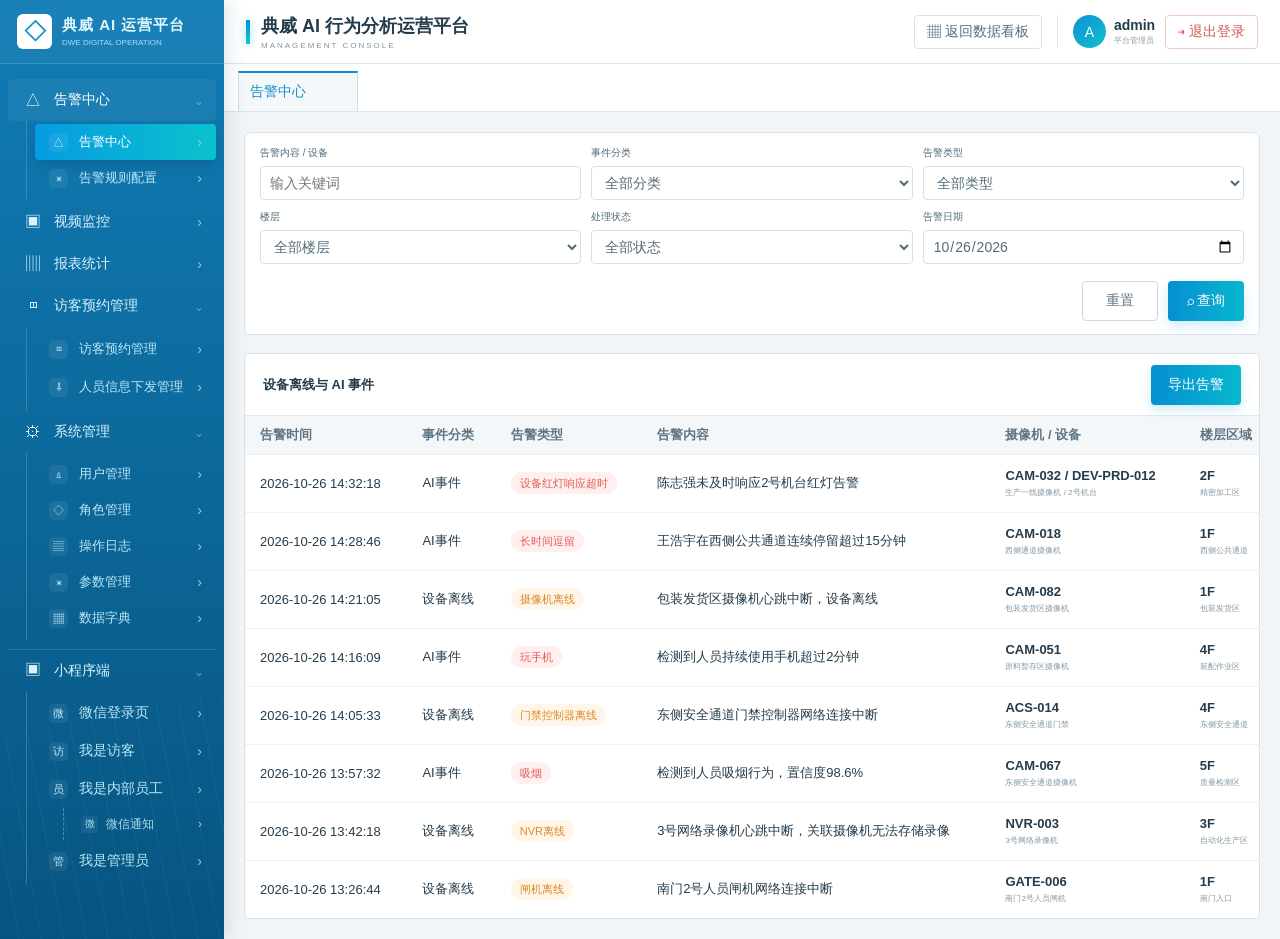
==== commit 0253e05c: "Update DW AI behavior analysis prototype" ====
--- a/DW/管理后台-运营中心.html
+++ b/DW/管理后台-运营中心.html
@@ -4,11 +4,12 @@
   <meta charset="UTF-8">
   <meta name="viewport" content="width=device-width,initial-scale=1">
   <title>管理后台 - 典威 AI 行为分析运营平台</title>
-  <link rel="stylesheet" href="resources/css/admin.css?v=20261026-18">
+  <link rel="stylesheet" href="resources/css/admin.css?v=20261027-11">
+  <link rel="stylesheet" href="resources/css/video-monitor.css?v=20261027-06">
 </head>
 <body>
   <div id="admin-app"></div>
   <script src="data/mock-data.js"></script>
-  <script src="resources/js/admin.js?v=20261027-02"></script>
+  <script src="resources/js/admin.js?v=20261027-20"></script>
 </body>
 </html>
--- a/DW/resources/css/admin.css
+++ b/DW/resources/css/admin.css
@@ -113,6 +113,61 @@
 .admin-menu .system-management-submenu button.sub-menu{height:36px;padding-left:14px;border-radius:4px;font-size:13px}
 .admin-menu .system-management-submenu button.sub-menu i{width:19px;height:19px;font-size:11px}
 .admin-menu .system-management-submenu button.sub-menu.active{background:linear-gradient(90deg,#079be1,#0bc2cd);color:#fff;box-shadow:0 5px 12px #063f6640}
+.admin-menu .alarm-parent-button{height:42px;padding:0 14px;border-radius:5px;font-size:14px}
+.admin-menu .alarm-parent-button em{transform:rotate(-90deg);transition:.2s}
+.admin-menu .alarm-parent-button.open em{transform:rotate(0)}
+.admin-menu .alarm-parent-button:hover,.admin-menu .alarm-parent-button.section-active{background:#ffffff0d;color:#fff;box-shadow:none}
+.alarm-management-submenu{margin-left:18px;padding:3px 0 5px 8px;border-left:1px solid #61b9dc66}
+.alarm-management-submenu.collapsed{display:none}
+.admin-menu .alarm-management-submenu button.sub-menu{height:36px;padding-left:14px;border-radius:4px;font-size:13px}
+.admin-menu .alarm-management-submenu button.sub-menu i{width:19px;height:19px;font-size:11px}
+.admin-menu .alarm-management-submenu button.sub-menu.active{background:linear-gradient(90deg,#079be1,#0bc2cd);color:#fff;box-shadow:0 5px 12px #063f6640}
+.alarm-rule-filter{grid-template-columns:1.4fr 1fr 1fr}
+.alarm-rule-table th,.alarm-rule-table td{height:56px}
+.alarm-rule-table .danger-link{color:#e35b55}
+.alarm-rule-modal .alarm-rule-form label:last-child{grid-column:1/3}
+.report-time-filter{display:flex;align-items:flex-end;justify-content:space-between}
+.report-time-fields{display:grid;grid-template-columns:230px 230px;gap:14px}
+.report-time-fields label span{display:block;margin-bottom:7px;color:#536b7a;font-size:11px}
+.report-time-fields input{width:100%;height:38px;padding:0 11px;border:1px solid #d7e0e5;border-radius:4px;background:#fff;color:#526b7a;outline:0}
+.report-time-filter .filter-actions{margin-top:0}
+.report-stat-layout{grid-template-columns:1.05fr .95fr}
+.report-stat-layout .report-card{padding-bottom:0}
+.report-stat-layout .report-chart-card,.report-stat-layout .report-trend-card{min-height:330px}
+.report-stat-layout .report-type-card{min-height:0;grid-column:1/3}
+.report-stat-layout .report-chart-card .report-bars{height:276px}
+.report-stat-layout .list-head-actions{display:flex;align-items:center;gap:12px}
+.report-stat-layout .list-head-actions .primary-button{color:#fff;font-size:12px}
+.report-type-head,.report-type-row{display:grid;grid-template-columns:minmax(220px,1.8fr) repeat(3,minmax(75px,.6fr));align-items:center}
+.report-type-head{height:44px;padding:0 18px;background:#f4f7fa;color:#6a7f8c;font-size:11px}
+.report-type-head span:not(:first-child){text-align:center}
+.report-type-list{padding:0 18px}
+.report-type-row{height:58px;border-bottom:1px solid #e7eef2}
+.report-type-row:last-child{border-bottom:0}
+.report-type-row>span{display:flex;align-items:center;gap:9px}
+.report-type-row>span i{width:8px;height:8px;border-radius:50%}
+.report-type-row>span b{font-size:12px}
+.report-number-link{height:100%;display:flex;align-items:center;justify-content:center;border:0;background:transparent;color:#168fc7;font-size:13px;font-weight:700;text-decoration:underline;text-underline-offset:3px;cursor:pointer}
+.report-number-link.handled{color:#18a77e}
+.report-number-link.pending{color:#e45e58}
+.report-number-link.total{color:#168fc7}
+.report-number-link:hover{background:#f0f9fc;color:#087ead}
+.report-trend-card{transition:.25s}
+.report-trend-card.focused{border-color:#16a8d3;box-shadow:0 0 0 3px #16a8d326}
+.report-trend-legend{height:48px;padding:0 22px;display:flex;align-items:center;gap:18px;color:#687f8c;font-size:11px}
+.report-trend-legend span{display:flex;align-items:center;gap:6px}
+.report-trend-legend span i{width:18px;height:3px;border-radius:3px}
+.report-trend-legend .handled i{background:#17a9d3}
+.report-trend-legend .pending i{background:#ef6862}
+.report-trend-legend em{margin-left:auto;color:#8497a3;font-style:normal;font-size:10px}
+.report-trend-chart{width:100%;height:240px;padding:0 14px 12px;overflow:visible}
+.report-trend-chart text{fill:#718692;font-size:10px}
+.report-trend-chart .trend-grid line{stroke:#e6edf1;stroke-width:1}
+.report-trend-chart .trend-line{fill:none;stroke-width:3;stroke-linecap:round;stroke-linejoin:round}
+.report-trend-chart .trend-line.handled{stroke:#17a9d3}
+.report-trend-chart .trend-line.pending{stroke:#ef6862}
+.report-trend-chart .trend-dots.handled circle{fill:#fff;stroke:#17a9d3;stroke-width:3}
+.report-trend-chart .trend-dots.pending circle{fill:#fff;stroke:#ef6862;stroke-width:3}
 .system-filter{grid-template-columns:1.35fr repeat(3,1fr)}
 .system-user-layout{display:grid;grid-template-columns:238px minmax(0,1fr);gap:14px}
 .department-tree-card{min-height:510px;padding:12px;border:1px solid #d8e3e9;border-radius:6px;background:#fff;box-shadow:0 4px 14px #25445a0b}
--- a/DW/resources/css/video-monitor.css
+++ b/DW/resources/css/video-monitor.css
@@ -0,0 +1,62 @@
+/* 视频监控：内嵌 iSC 能力 */
+.isc-toolbar{min-height:62px;margin-bottom:12px;padding:10px 14px;display:flex;align-items:center;justify-content:space-between;border:1px solid #d8e4ea;border-radius:7px;background:#fff;box-shadow:0 4px 14px #25445a0b}
+.isc-mode-tabs{height:40px;padding:3px;display:flex;border-radius:5px;background:#edf4f7}.isc-mode-tabs button{min-width:112px;border:0;border-radius:4px;background:transparent;color:#607987;font-weight:600;cursor:pointer}.isc-mode-tabs button.active{background:#fff;color:#078fc8;box-shadow:0 2px 8px #25445a1a}
+.isc-service-state{display:flex;align-items:center;gap:14px;color:#66808e}.isc-service-state span{display:flex;align-items:center;gap:7px;color:#168e71;font-weight:600}.isc-service-state span i{width:8px;height:8px;border-radius:50%;background:#26c492;box-shadow:0 0 0 4px #26c49220}.isc-service-state small{color:#8a9da6}.isc-service-state button{height:34px;padding:0 12px;border:1px solid #bcd6e2;border-radius:4px;background:#f7fcfe;color:#168fc1;cursor:pointer}
+.isc-workspace{display:grid;grid-template-columns:258px minmax(0,1fr);gap:12px;align-items:start}.isc-org-card,.isc-player-card,.isc-related-card{border:1px solid #d8e4ea;border-radius:7px;background:#fff;box-shadow:0 4px 14px #25445a0b;overflow:hidden}.isc-org-card{min-height:700px;display:flex;flex-direction:column}
+.isc-org-card>header,.isc-player-card>header,.isc-related-card>header{min-height:58px;padding:0 14px;display:flex;align-items:center;justify-content:space-between;border-bottom:1px solid #e3ebef}.isc-org-card>header b,.isc-org-card>header small,.isc-player-card>header b,.isc-player-card>header small,.isc-related-card>header b,.isc-related-card>header small{display:block}.isc-org-card>header b,.isc-player-card>header b,.isc-related-card>header b{color:#294957;font-size:13px}.isc-org-card>header small,.isc-player-card>header small,.isc-related-card>header small{margin-top:4px;color:#80949f;font-size:9px}.isc-org-card>header>span,.isc-related-card>header>span{padding:4px 7px;border-radius:10px;background:#eaf8fc;color:#108ebc;font-size:9px}
+.isc-tree-search{height:38px;margin:10px 11px 4px;padding:0 10px;display:flex;align-items:center;gap:7px;border:1px solid #d7e2e8;border-radius:4px;color:#8ca0aa}.isc-tree-search input{width:100%;border:0;outline:0;color:#506b79}.isc-tree{padding:4px 9px;flex:1;overflow:auto}.isc-tree-group{margin-bottom:7px}.isc-tree-group>b{height:31px;padding:0 7px;display:flex;align-items:center;color:#496674;font-size:10px}.isc-tree-group>b em{margin-left:auto;color:#9aabb3;font-style:normal}
+.isc-tree-group>button{width:100%;min-height:46px;padding:7px 8px;display:flex;align-items:center;gap:8px;border:0;border-radius:4px;background:transparent;color:#4e6876;text-align:left;cursor:pointer}.isc-tree-group>button:hover,.isc-tree-group>button.active{background:#eaf8fc;color:#087fab}.isc-tree-group>button.denied{color:#96a5ac}.isc-tree-group>button>i{width:7px;height:7px;flex:0 0 auto;border-radius:50%}.isc-tree-group>button>i.online{background:#23be8e}.isc-tree-group>button>i.offline{background:#ee6a64}.isc-tree-group>button>span{min-width:0;flex:1;font-size:10px;font-weight:600}.isc-tree-group>button>span small{margin-top:3px;display:block;overflow:hidden;color:#8b9ca5;font-size:8px;font-weight:400;text-overflow:ellipsis;white-space:nowrap}.isc-tree-group>button>em{font-size:8px;font-style:normal}
+.isc-org-card>footer{min-height:42px;padding:0 12px;display:flex;align-items:center;gap:11px;border-top:1px solid #e4ecef;color:#7e929d;font-size:8px}.isc-org-card>footer span{display:flex;align-items:center;gap:4px}.isc-org-card>footer span:last-child{margin-left:auto}.isc-org-card>footer i{width:6px;height:6px;border-radius:50%;background:#23be8e}.isc-org-card>footer span:nth-child(2) i{background:#ee6a64}
+.isc-main{min-width:0;display:grid;gap:12px}.isc-layout-switch{display:flex;align-items:center;gap:5px;color:#879aa4;font-size:9px}.isc-layout-switch button{width:31px;height:28px;border:1px solid #d5e1e7;border-radius:3px;background:#f8fbfc;color:#617a87;cursor:pointer}.isc-layout-switch button.active{border-color:#1aa4d1;background:#e9f8fd;color:#098bc0}
+.isc-video-grid{padding:6px;display:grid;gap:5px;background:#071721}.isc-video-grid.layout-1{height:480px;grid-template-columns:1fr}.isc-video-grid.layout-4{height:500px;grid-template-columns:repeat(2,1fr);grid-template-rows:repeat(2,1fr)}.isc-video-grid.layout-9{height:500px;grid-template-columns:repeat(3,1fr);grid-template-rows:repeat(3,1fr)}
+.isc-video-tile{min-width:0;min-height:0;position:relative;display:block;overflow:hidden;border:1px solid #1d4759;background:#082333;color:#fff;text-align:left;cursor:pointer}.isc-video-tile:before{content:"";position:absolute;inset:0;background:linear-gradient(180deg,#00131a26,#00141db8),repeating-linear-gradient(0deg,transparent 0 5px,#00131d2b 6px);z-index:1}.isc-video-tile.active{border-color:#24c9ff;box-shadow:inset 0 0 0 1px #24c9ff,0 0 10px #23c9ff55}
+.isc-video-tile.scene-0{background:url("../../images/alarms/alarm-scenes.png") left center/300% 100% no-repeat}.isc-video-tile.scene-1{background:url("../../images/alarms/alarm-scenes.png") center/300% 100% no-repeat}.isc-video-tile.scene-2{background:url("../../images/alarms/alarm-scenes.png") right center/300% 100% no-repeat}.isc-video-tile.scene-3,.isc-video-tile.scene-4,.isc-video-tile.scene-5,.isc-video-tile.scene-6{background:url("../../images/alarms/AI告警场景轮播.png") center/cover no-repeat}
+.isc-video-tile .tile-title,.isc-video-tile .tile-clock,.isc-video-tile .tile-channel,.isc-video-tile .tile-focus{position:absolute;z-index:2}.isc-video-tile .tile-title{left:10px;top:9px;font:9px monospace}.isc-video-tile .tile-title i{width:6px;height:6px;margin-right:6px;display:inline-block;border-radius:50%;background:#25d49d}.isc-video-tile .tile-clock{right:9px;top:9px;font:8px monospace}.isc-video-tile .tile-channel{left:10px;bottom:8px;color:#bcecff;font:8px monospace}.isc-video-tile .tile-focus{right:8px;bottom:7px;padding:2px 5px;border:1px solid #6bdcff66;background:#06293dbd;color:#8de8ff;font-size:7px}
+.isc-video-tile.empty{display:flex;flex-direction:column;align-items:center;justify-content:center;color:#537282;text-align:center}.isc-video-tile.offline,.isc-video-tile.denied{background:#091d27}.video-error-state,.video-denied-state{height:100%;position:relative;z-index:2;display:flex;flex-direction:column;align-items:center;justify-content:center;color:#9fb0b8;text-align:center}.video-error-state>b,.video-denied-state>b{width:34px;height:34px;display:grid;place-items:center;border:1px solid #d8645e;border-radius:50%;color:#ef716b;font-size:17px}.video-denied-state>b{border-color:#8398a2;color:#93a8b1}.video-error-state strong,.video-denied-state strong{margin-top:8px;color:#dce8ed;font-size:11px}.video-error-state small,.video-denied-state small{margin-top:4px;font-size:8px}.video-error-state em{margin-top:9px;padding:5px 9px;border:1px solid #2da8d1;border-radius:3px;color:#56d2f6;font-size:8px;font-style:normal}
+.isc-playback{border-top:1px solid #d8e4e9;background:#fff}.playback-tools{height:45px;padding:0 13px;display:flex;align-items:center;gap:8px;color:#6c838f;font-size:9px}.playback-tools button,.playback-tools select{height:28px;padding:0 9px;border:1px solid #d1dee4;border-radius:3px;background:#f8fbfc;color:#4f6b79}.playback-tools span{margin-left:10px}.playback-tools input{height:28px;border:1px solid #d1dee4;border-radius:3px;color:#607783}.playback-tools b{margin-left:auto;color:#148fbd;font:14px monospace}.playback-tools em{color:#8a9da6;font-style:normal}
+.record-timeline{height:54px;margin:0 18px;position:relative;border-top:1px solid #b8ccd5;background:repeating-linear-gradient(90deg,#f5f8fa 0,#f5f8fa calc(8.33% - 1px),#dce7ec calc(8.33% - 1px),#dce7ec 8.33%)}.record-timeline .hour{position:absolute;top:5px;color:#7b919d;font-size:8px}.record-timeline .h0{left:0}.record-timeline .h1{left:33%}.record-timeline .h2{left:66%}.record-timeline .h3{right:0}.record-band{height:8px;position:absolute;top:27px;border-radius:2px;background:#2ab1da}.record-band.b1{left:2%;width:43%}.record-band.b2{left:48%;width:50%}.alarm-mark{width:4px;height:14px;position:absolute;top:24px;background:#ef675f;box-shadow:0 0 0 3px #ef675f2b}.alarm-mark.a1{left:72%}.alarm-mark.a2{left:76%}.record-timeline>strong{width:2px;height:45px;position:absolute;top:0;background:#f2a23c;box-shadow:0 0 0 2px #f2a23c2b}.timeline-legend{height:31px;padding:0 18px;display:flex;align-items:center;gap:14px;color:#6f8692;font-size:8px}.timeline-legend span{display:flex;align-items:center;gap:5px}.timeline-legend span i{width:13px;height:5px;background:#2ab1da}.timeline-legend span:nth-child(2) i{background:#ef675f}.timeline-legend small{margin-left:auto;color:#90a1a9}
+.isc-related-list{display:grid;grid-template-columns:repeat(2,1fr)}.isc-related-list>div{min-height:58px;padding:9px 13px;display:flex;align-items:center;border-right:1px solid #e5ecef;border-bottom:1px solid #e5ecef}.isc-related-list>div:nth-child(2n){border-right:0}.isc-related-list>div:nth-last-child(-n+2){border-bottom:0}.isc-related-list span{min-width:0;flex:1}.isc-related-list b,.isc-related-list small{display:block}.isc-related-list b{color:#355463;font-size:10px}.isc-related-list small{margin-top:5px;color:#8498a2;font-size:8px}.isc-related-list button{height:27px;padding:0 9px;border:1px solid #33a9cf;border-radius:3px;background:#eefaff;color:#148bb8;font-size:8px;cursor:pointer}.isc-related-list em{color:#9aabb2;font-size:8px;font-style:normal}
+@media(max-width:1250px){.isc-workspace{grid-template-columns:220px minmax(0,1fr)}.isc-video-grid.layout-4,.isc-video-grid.layout-9{height:430px}.isc-related-list{grid-template-columns:1fr}.isc-related-list>div{border-right:0}}
+
+/* 按楼层分类的摄像机入口，预览与回放仅在弹窗内展示 */
+.isc-workspace.floor-mode{grid-template-columns:280px minmax(0,1fr)}
+.isc-workspace.floor-mode .isc-org-card{min-height:650px}
+.isc-floor-toggle{min-height:34px!important;padding:0 8px!important;background:#f5f9fb!important;color:#345867!important;font-weight:700}
+.isc-floor-toggle span{font-size:11px!important}.isc-floor-toggle em{margin-left:auto;color:#8297a1!important}
+.isc-camera-node{margin-top:2px;padding-left:20px!important}
+.isc-floor-content{min-width:0}.isc-floor-card{min-height:650px;border:1px solid #d8e4ea;border-radius:7px;background:#fff;box-shadow:0 4px 14px #25445a0b;overflow:hidden}
+.isc-floor-card>header{min-height:66px;padding:0 18px;display:flex;align-items:center;justify-content:space-between;border-bottom:1px solid #e3ebef}.isc-floor-card>header b,.isc-floor-card>header small{display:block}.isc-floor-card>header b{color:#294957;font-size:14px}.isc-floor-card>header small{margin-top:5px;color:#81959f;font-size:9px}
+.floor-filter{display:flex;gap:6px}.floor-filter button{min-width:42px;height:30px;border:1px solid #d3e0e6;border-radius:4px;background:#f8fbfc;color:#607985;cursor:pointer}.floor-filter button.active{border-color:#1ba5d2;background:#eaf8fd;color:#078dc2}
+.isc-camera-cards{padding:16px;display:grid;grid-template-columns:repeat(3,minmax(220px,1fr));gap:14px}.isc-camera-card{overflow:hidden;border:1px solid #d5e2e8;border-radius:7px;background:#fff;box-shadow:0 4px 12px #25445a0d}.camera-cover{height:170px;position:relative;background:#092331}.camera-cover:after{content:"";position:absolute;inset:0;background:linear-gradient(180deg,#00131a20,#00131a8f)}.camera-cover.scene-0{background:url("../../images/alarms/alarm-scenes.png") left center/300% 100% no-repeat}.camera-cover.scene-1{background:url("../../images/alarms/alarm-scenes.png") center/300% 100% no-repeat}.camera-cover.scene-2{background:url("../../images/alarms/alarm-scenes.png") right center/300% 100% no-repeat}.camera-cover.scene-3,.camera-cover.scene-4,.camera-cover.scene-5,.camera-cover.scene-6{background:url("../../images/alarms/AI告警场景轮播.png") center/cover no-repeat}.camera-cover span,.camera-cover em{position:absolute;z-index:2;top:9px;color:#fff;font:9px monospace}.camera-cover span{left:10px}.camera-cover em{right:10px;padding:3px 6px;border-radius:8px;background:#14a97d;font-style:normal}.isc-camera-card.offline .camera-cover{filter:grayscale(.75)}.isc-camera-card.offline .camera-cover em{background:#df615b}.isc-camera-card.denied .camera-cover{filter:grayscale(1)}.isc-camera-card.denied .camera-cover em{background:#7f929b}
+.camera-card-info{min-height:66px;padding:10px 12px;display:flex;align-items:center;gap:10px}.camera-card-info>span{min-width:0;flex:1}.camera-card-info b,.camera-card-info small{display:block}.camera-card-info b{color:#355462;font-size:11px}.camera-card-info small{margin-top:5px;color:#8498a2;font-size:8px}.camera-card-info button{height:30px;padding:0 10px;border:1px solid #2aa7cf;border-radius:4px;background:#eefaff;color:#128bb8;font-size:9px;cursor:pointer}.camera-empty{grid-column:1/-1;padding:80px;text-align:center;color:#8da0a9}
+.isc-modal-mask{z-index:120}.isc-video-modal{width:min(1040px,calc(100vw - 60px));max-height:calc(100vh - 40px);display:flex;flex-direction:column;border-radius:9px;background:#fff;box-shadow:0 24px 70px #092b3d55;overflow:hidden}.isc-video-modal>header{min-height:64px;padding:0 20px;display:flex;align-items:center;justify-content:space-between;border-bottom:1px solid #dfe8ed}.isc-video-modal>header h3{margin:0;color:#254858;font-size:17px}.isc-video-modal>header p{margin:5px 0 0;color:#8296a0;font-size:9px}.isc-video-modal>header>button{width:32px;height:32px;border:0;border-radius:4px;background:#f1f6f8;color:#59727f;font-size:20px;cursor:pointer}
+.isc-modal-tabs{height:48px;padding:6px 18px;display:flex;gap:7px;background:#f5f8fa}.isc-modal-tabs button{min-width:116px;border:0;border-radius:4px;background:transparent;color:#667f8c;font-weight:600;cursor:pointer}.isc-modal-tabs button.active{background:#fff;color:#078fc8;box-shadow:0 2px 8px #25445a1a}.isc-modal-player{height:480px;padding:7px;background:#071721}.isc-modal-player .isc-video-tile{width:100%;height:100%}.isc-video-modal .isc-playback{flex:0 0 auto}.isc-video-modal>footer{min-height:52px;padding:0 18px;display:flex;align-items:center;justify-content:space-between;border-top:1px solid #e1e9ed;color:#7e939e;font-size:9px}
+@media(max-width:1250px){.isc-workspace.floor-mode{grid-template-columns:230px minmax(0,1fr)}.isc-camera-cards{grid-template-columns:repeat(2,minmax(210px,1fr))}.isc-modal-player{height:390px}}
+
+.isc-modal-tabs .isc-layout-switch{margin-left:auto}
+.isc-modal-player{height:410px}
+.isc-modal-player .isc-video-grid{width:100%;height:100%;padding:0}
+.isc-modal-player .isc-video-grid.layout-1,.isc-modal-player .isc-video-grid.layout-4,.isc-modal-player .isc-video-grid.layout-9{height:100%}
+
+.isc-camera-cards.camera-layout-1{grid-template-columns:minmax(320px,620px)}
+.isc-camera-cards.camera-layout-4{grid-template-columns:repeat(2,minmax(220px,1fr))}
+.isc-camera-cards.camera-layout-9{grid-template-columns:repeat(3,minmax(190px,1fr))}
+.isc-camera-card.empty-slot{min-height:236px;display:grid;place-items:center;border-style:dashed;background:#f7fafb;color:#8da0aa;text-align:center}.isc-camera-card.empty-slot>div{display:flex;flex-direction:column;align-items:center}.isc-camera-card.empty-slot b{font-size:26px;font-weight:400}.isc-camera-card.empty-slot span{margin-top:7px;font-size:11px}.isc-camera-card.empty-slot small{margin-top:5px;font-size:8px}
+.camera-layout-1 .camera-cover{height:360px}.camera-layout-1 .empty-slot{min-height:426px}
+.camera-layout-4 .camera-cover{height:190px}.camera-layout-4 .empty-slot{min-height:256px}
+.camera-layout-9 .camera-cover{height:105px}.camera-layout-9 .camera-card-info{min-height:55px;padding:7px 9px}.camera-layout-9 .camera-card-info button{height:26px;padding:0 7px}.camera-layout-9 .empty-slot{min-height:160px}
+
+/* 与后台其他页面统一字号 */
+.isc-org-card>header b,.isc-floor-card>header b{font-size:14px}
+.isc-org-card>header small,.isc-floor-card>header small{font-size:11px}
+.isc-org-card>header>span{font-size:10px}
+.isc-tree-search{font-size:12px}.isc-tree-search input{font-size:12px}
+.isc-tree-group>b,.isc-floor-toggle span{font-size:12px!important}
+.isc-tree-group>button>span{font-size:12px}.isc-tree-group>button>span small{font-size:10px}.isc-tree-group>button>em{font-size:10px}
+.isc-org-card>footer{font-size:10px}
+.isc-layout-switch{font-size:11px}.isc-layout-switch button{font-size:11px}
+.camera-cover span,.camera-cover em{font-size:10px}
+.camera-card-info b{font-size:13px}.camera-card-info small{font-size:10px}.camera-card-info button{font-size:11px}
+.isc-video-modal>header p{font-size:11px}.isc-modal-tabs button{font-size:12px}
+.isc-video-tile .tile-title{font-size:10px}.isc-video-tile .tile-clock,.isc-video-tile .tile-channel{font-size:9px}.isc-video-tile .tile-focus{font-size:9px}
+.playback-tools,.timeline-legend,.isc-video-modal>footer{font-size:10px}
